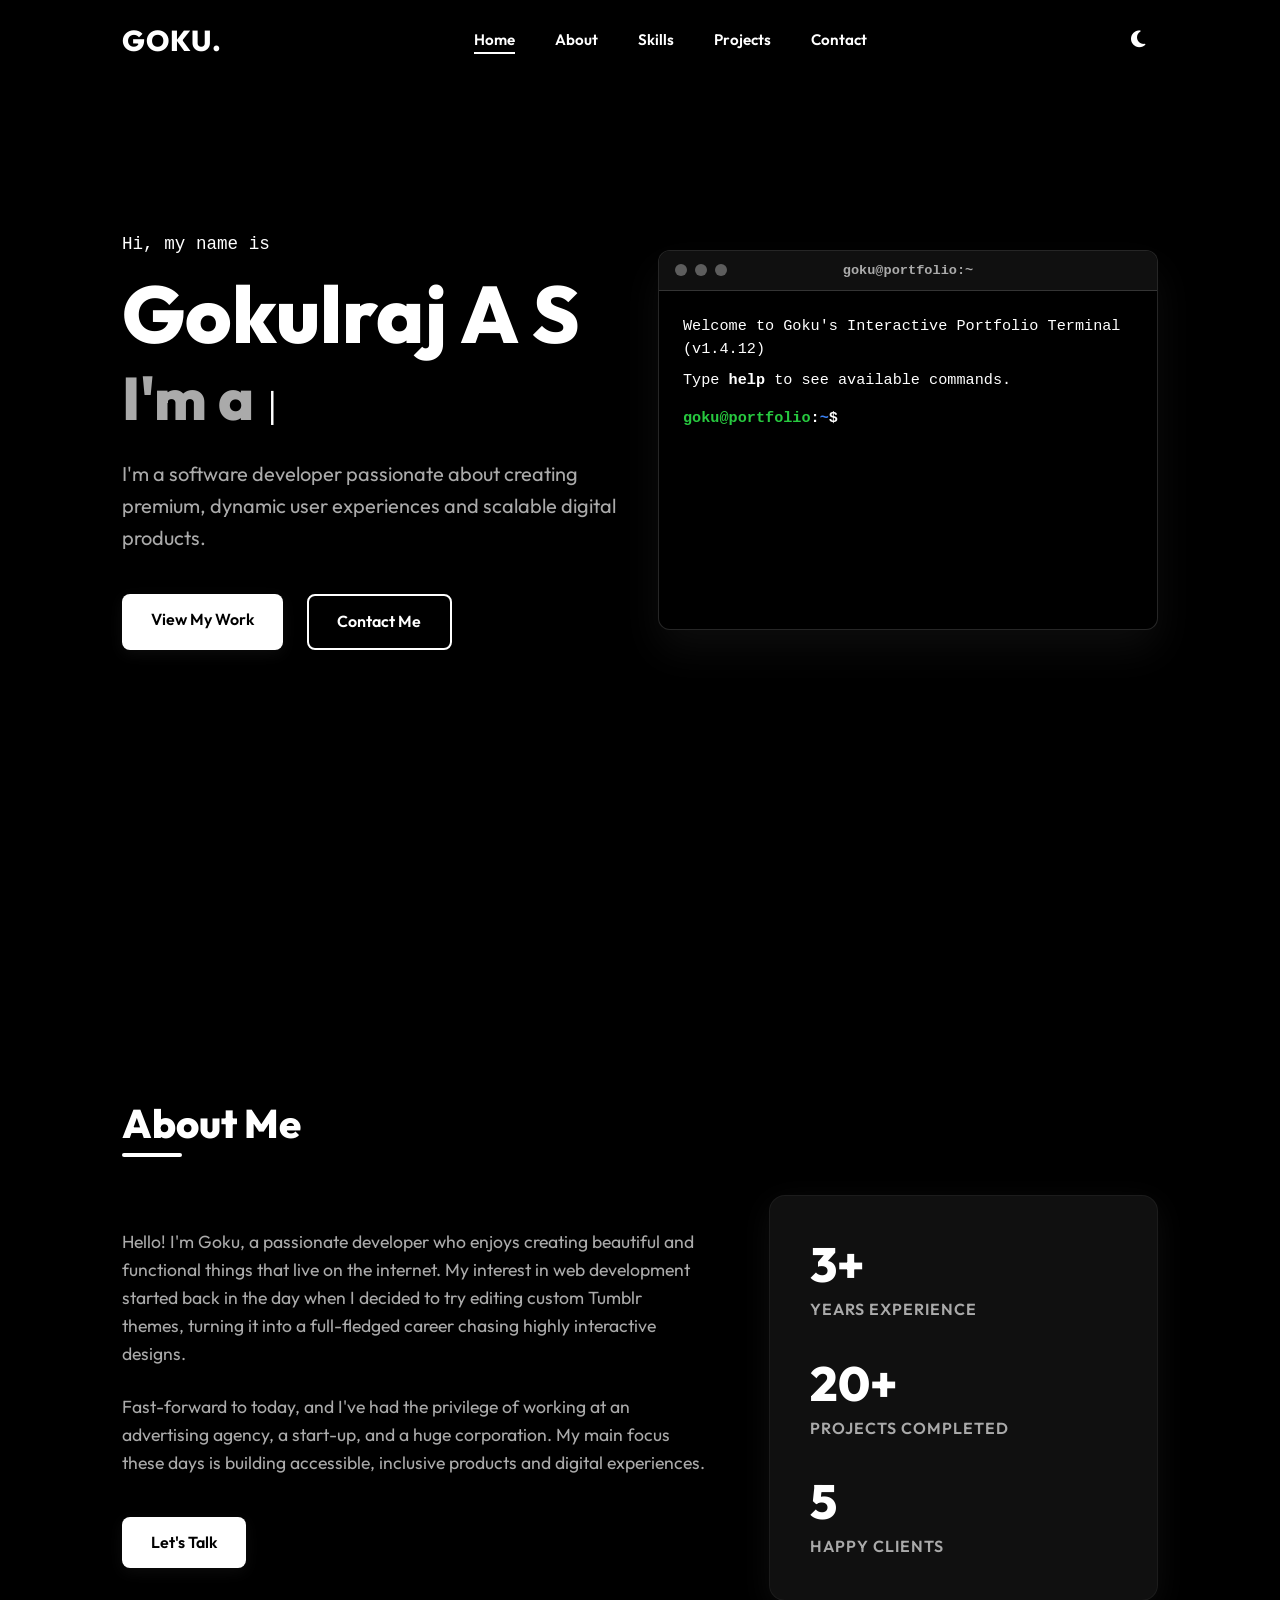
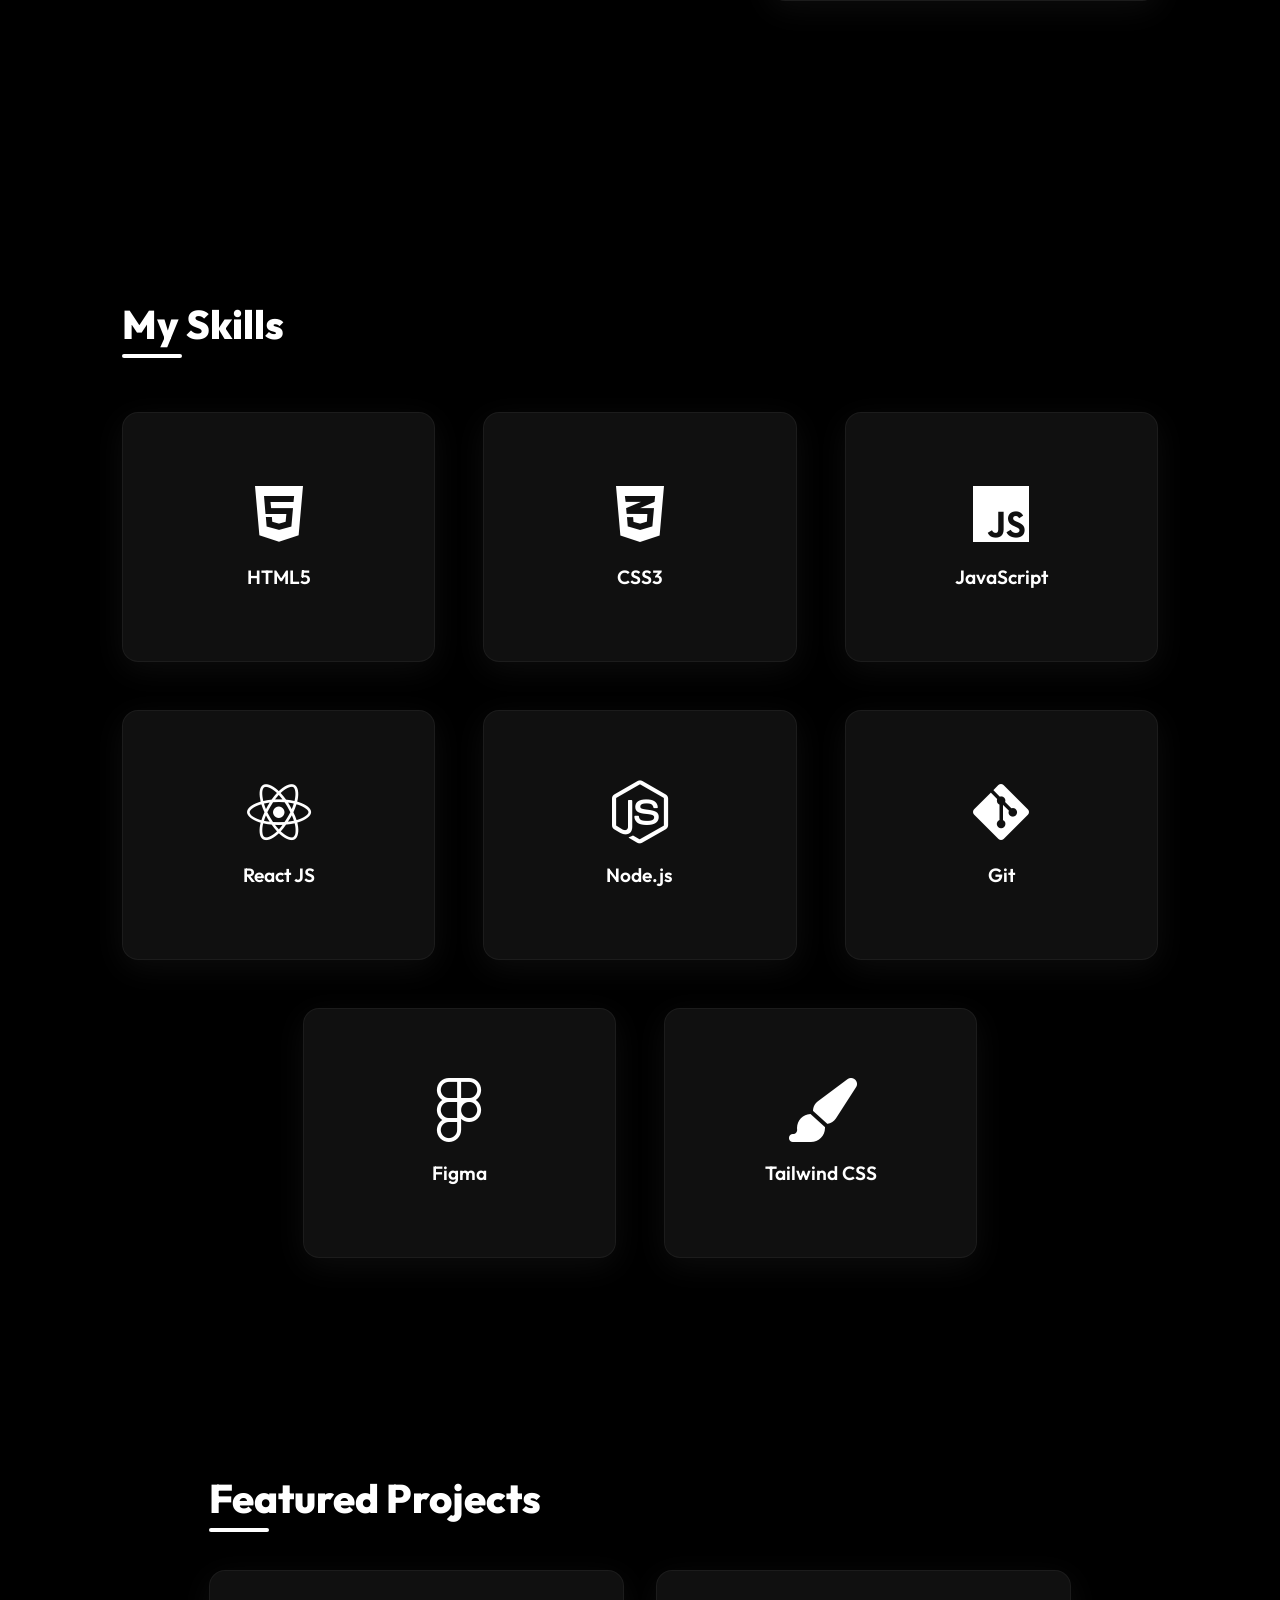
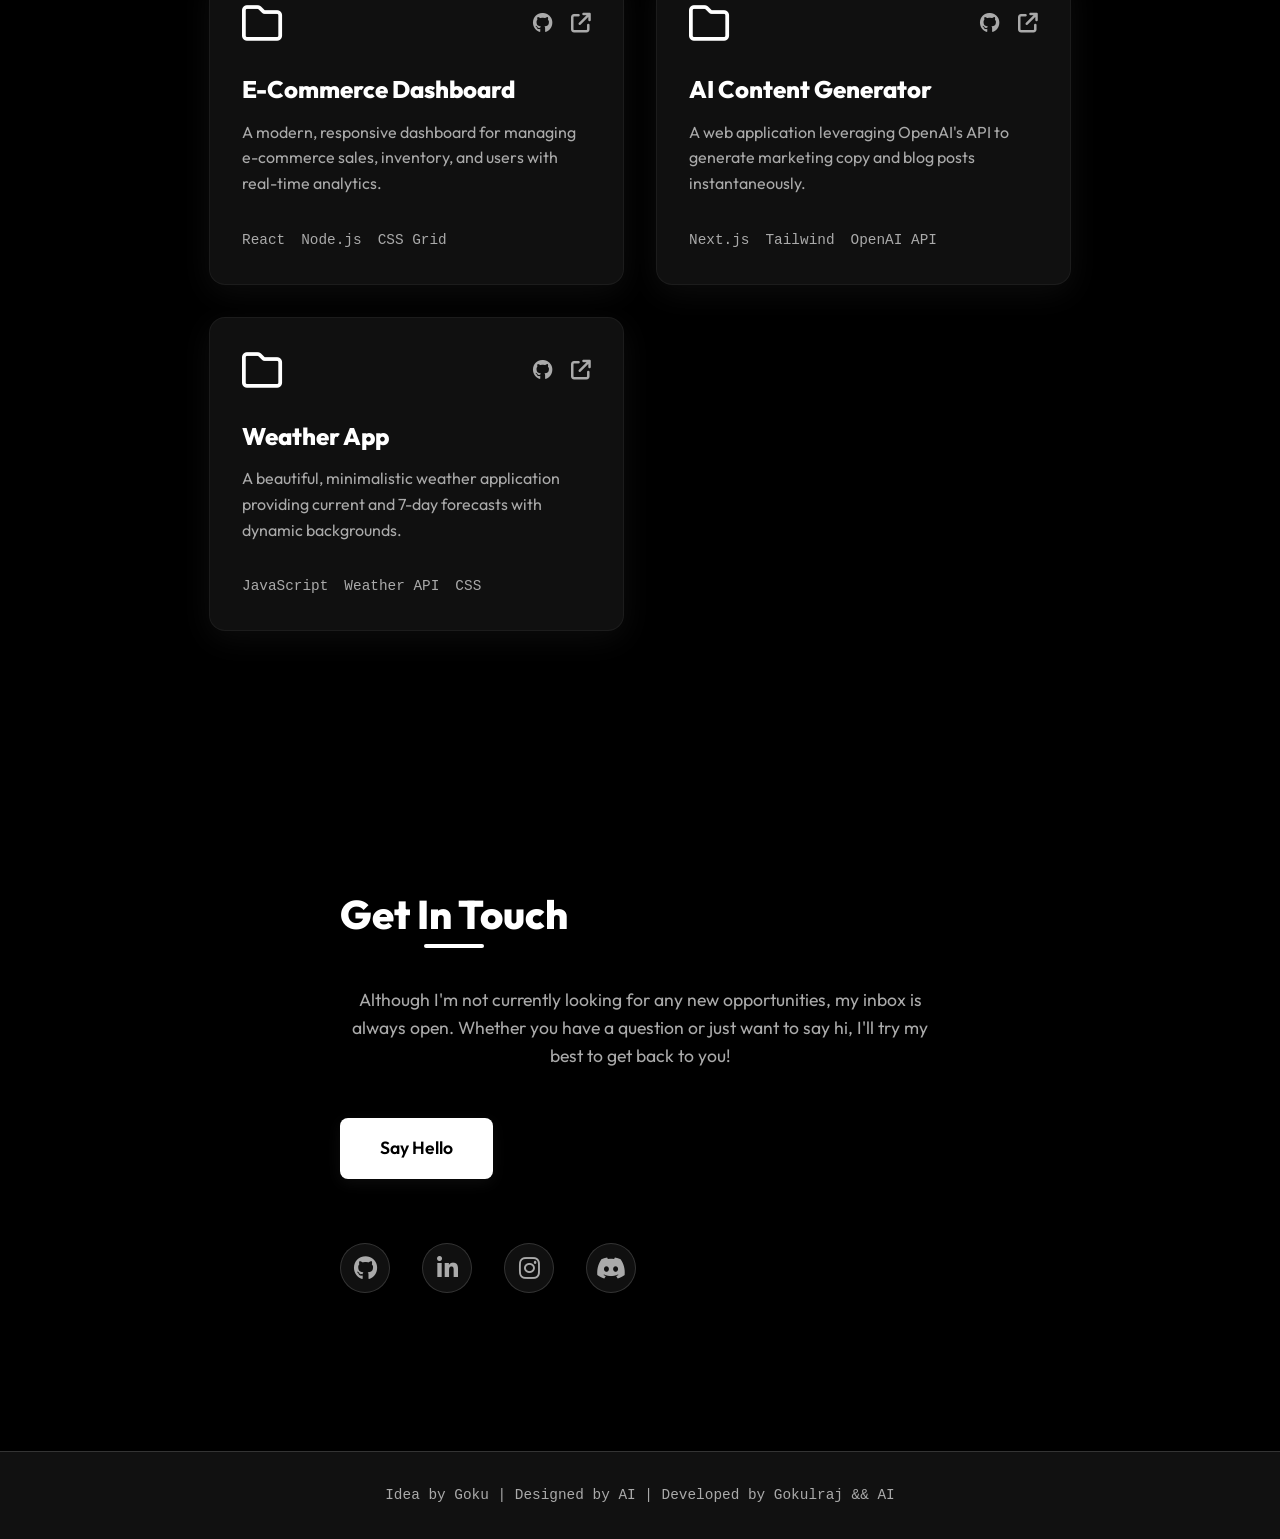
==== index.html @ 237cf8f0 "fixed : hover effet of social-links" ====
<!DOCTYPE html>
<html lang="en" data-theme="dark">

<head>
    <meta charset="UTF-8">
    <meta name="viewport" content="width=device-width, initial-scale=1.0">
    <title>Goku | Software Developer</title>

    <!-- Google Fonts -->
    <link rel="preconnect" href="https://fonts.googleapis.com">
    <link rel="preconnect" href="https://fonts.gstatic.com" crossorigin>
    <link href="https://fonts.googleapis.com/css2?family=Outfit:wght@300;400;600;800&display=swap" rel="stylesheet">

    <!-- Font Awesome for Icons -->
    <link rel="stylesheet" href="https://cdnjs.cloudflare.com/ajax/libs/font-awesome/6.4.0/css/all.min.css">

    <!-- Custom Style -->
    <link rel="stylesheet" href="styl.css">
</head>

<body>

    <!-- Navigation -->
    <nav class="navbar" id="navbar">
        <div class="nav-content">
            <a href="#" class="logo">Goku<span>.</span></a>

            <ul class="nav-links">
                <li><a href="#hero" class="nav-link active">Home</a></li>
                <li><a href="#about" class="nav-link">About</a></li>
                <li><a href="#skills" class="nav-link">Skills</a></li>
                <li><a href="#projects" class="nav-link">Projects</a></li>
                <li><a href="#contact" class="nav-link">Contact</a></li>
            </ul>

            <div class="nav-actions">
                <button id="theme-toggle" aria-label="Toggle Dark/Light Mode">
                    <i class="fa-solid fa-moon"></i>
                </button>
                <div class="hamburger" id="hamburger">
                    <span></span>
                    <span></span>
                    <span></span>
                </div>
            </div>
        </div>
    </nav>

    <!-- Hero Section -->
    <header id="hero" class="hero section">
        <div class="container hero-content">
            <div class="hero-text fade-in">
                <p class="greeting">Hi, my name is</p>
                <h1 class="name">Gokulraj A S</h1>
                <h2 class="role">I'm a <span class="typewriter"></span><span class="cursor">|</span></h2>
                <p class="summary">I'm a software developer passionate about creating premium, dynamic user experiences
                    and scalable digital products.</p>
                <div class="hero-cta">
                    <a href="#projects" class="btn btn-primary">View My Work</a>
                    <a href="#contact" class="btn btn-outline">Contact Me</a>
                    <button id="mobile-terminal-btn" class="btn btn-primary terminal-trigger">Open Terminal</button>
                </div>
            </div>
            <div class="hero-image fade-in-delay">
                <div class="terminal-wrapper">
                    <div class="terminal">
                        <div class="terminal-header">
                            <div class="terminal-buttons">
                                <span class="terminal-dot close"></span>
                                <span class="terminal-dot minimize"></span>
                                <span class="terminal-dot maximize"></span>
                            </div>
                            <div class="terminal-title">goku@portfolio:~</div>
                        </div>
                        <div class="terminal-body" id="terminal-body">
                            <div class="terminal-output" id="terminal-output">
                                <p>Welcome to Goku's Interactive Portfolio Terminal (v1.4.12)</p>
                                <p>Type <span class="highlight">help</span> to see available commands.</p>
                            </div>
                            <div class="terminal-input-line">
                                <span class="prompt" id="terminal-prompt"><span
                                        class="term-user">goku@portfolio</span>:<span class="term-path">~</span>$</span>
                                <input type="text" id="terminal-input" autocomplete="off" spellcheck="false" autofocus>
                            </div>
                        </div>
                    </div>
                </div>
            </div>
        </div>
    </header>

    <!-- About Section -->
    <section id="about" class="about section">
        <div class="container section-content">
            <h2 class="section-title reveal">About Me</h2>
            <div class="about-grid reveal">
                <div class="about-text">
                    <p>Hello! I'm Goku, a passionate developer who enjoys creating beautiful and functional things that
                        live on the internet. My interest in web development started back in the day when I decided to
                        try editing custom Tumblr themes, turning it into a full-fledged career chasing highly
                        interactive designs.</p>
                    <p>Fast-forward to today, and I've had the privilege of working at an advertising agency, a
                        start-up, and a huge corporation. My main focus these days is building accessible, inclusive
                        products and digital experiences.</p>
                    <a href="#contact" class="btn btn-primary" style="margin-top: 1rem;">Let's Talk</a>
                </div>
                <div class="about-stats glass-card">
                    <div class="stat">
                        <h3>3+</h3>
                        <p>Years Experience</p>
                    </div>
                    <div class="stat">
                        <h3>20+</h3>
                        <p>Projects Completed</p>
                    </div>
                    <div class="stat">
                        <h3>5</h3>
                        <p>Happy Clients</p>
                    </div>
                </div>
            </div>
        </div>
    </section>

    <!-- Skills Section -->
    <section id="skills" class="skills section">
        <div class="container section-content">
            <h2 class="section-title reveal">My Skills</h2>
            <div class="skills-grid reveal">
                <div class="skill-card">
                    <div class="skill-card-inner">
                        <div class="skill-card-front glass-card">
                            <i class="fa-brands fa-html5"></i>
                            <span>HTML5</span>
                        </div>
                        <div class="skill-card-back glass-card">
                            <p>Semantic structuring, accessibility best practices, and SEO-friendly markup.</p>
                        </div>
                    </div>
                </div>
                <div class="skill-card">
                    <div class="skill-card-inner">
                        <div class="skill-card-front glass-card">
                            <i class="fa-brands fa-css3-alt"></i>
                            <span>CSS3</span>
                        </div>
                        <div class="skill-card-back glass-card">
                            <p>Advanced layouts using Flexbox/Grid, and dynamic styling with robust variables.</p>
                        </div>
                    </div>
                </div>
                <div class="skill-card">
                    <div class="skill-card-inner">
                        <div class="skill-card-front glass-card">
                            <i class="fa-brands fa-js"></i>
                            <span>JavaScript</span>
                        </div>
                        <div class="skill-card-back glass-card">
                            <p>ES6+ features, asynchronous programming, and DOM manipulation.</p>
                        </div>
                    </div>
                </div>
                <div class="skill-card">
                    <div class="skill-card-inner">
                        <div class="skill-card-front glass-card">
                            <i class="fa-brands fa-react"></i>
                            <span>React JS</span>
                        </div>
                        <div class="skill-card-back glass-card">
                            <p>Component-based architecture, React Hooks, and state management.</p>
                        </div>
                    </div>
                </div>
                <div class="skill-card">
                    <div class="skill-card-inner">
                        <div class="skill-card-front glass-card">
                            <i class="fa-brands fa-node-js"></i>
                            <span>Node.js</span>
                        </div>
                        <div class="skill-card-back glass-card">
                            <p>RESTful APIs, asynchronous event-driven architecture, and back-end logic.</p>
                        </div>
                    </div>
                </div>
                <div class="skill-card">
                    <div class="skill-card-inner">
                        <div class="skill-card-front glass-card">
                            <i class="fa-brands fa-git-alt"></i>
                            <span>Git</span>
                        </div>
                        <div class="skill-card-back glass-card">
                            <p>Version control, branching strategies, and collaborative development flow.</p>
                        </div>
                    </div>
                </div>
                <div class="skill-card">
                    <div class="skill-card-inner">
                        <div class="skill-card-front glass-card">
                            <i class="fa-brands fa-figma"></i>
                            <span>Figma</span>
                        </div>
                        <div class="skill-card-back glass-card">
                            <p>UI/UX prototyping, vector graphics generation, and design system building.</p>
                        </div>
                    </div>
                </div>
                <div class="skill-card">
                    <div class="skill-card-inner">
                        <div class="skill-card-front glass-card">
                            <i class="fa-solid fa-paintbrush"></i>
                            <span>Tailwind CSS</span>
                        </div>
                        <div class="skill-card-back glass-card">
                            <p>Utility-first styling, rapid responsive design, and design token integration.</p>
                        </div>
                    </div>
                </div>
            </div>
        </div>
    </section>

    <!-- Projects Section -->
    <section id="projects" class="projects section">
        <div class="container section-content">
            <h2 class="section-title reveal">Featured Projects</h2>
            <div class="projects-grid reveal">
                <!-- Project 1 -->
                <div class="project-card glass-card">
                    <div class="project-img placeholder-img img-1"></div>
                    <div class="project-info">
                        <div class="project-header">
                            <i class="fa-regular fa-folder project-icon"></i>
                            <div class="project-links">
                                <a href="#" aria-label="GitHub Link"><i class="fa-brands fa-github"></i></a>
                                <a href="#" aria-label="External Link"><i
                                        class="fa-solid fa-arrow-up-right-from-square"></i></a>
                            </div>
                        </div>
                        <h3 class="project-title">E-Commerce Dashboard</h3>
                        <p class="project-desc">A modern, responsive dashboard for managing e-commerce sales, inventory,
                            and users with real-time analytics.</p>
                        <ul class="project-tech">
                            <li>React</li>
                            <li>Node.js</li>
                            <li>CSS Grid</li>
                        </ul>
                    </div>
                </div>
                <!-- Project 2 -->
                <div class="project-card glass-card">
                    <div class="project-img placeholder-img img-2"></div>
                    <div class="project-info">
                        <div class="project-header">
                            <i class="fa-regular fa-folder project-icon"></i>
                            <div class="project-links">
                                <a href="#" aria-label="GitHub Link"><i class="fa-brands fa-github"></i></a>
                                <a href="#" aria-label="External Link"><i
                                        class="fa-solid fa-arrow-up-right-from-square"></i></a>
                            </div>
                        </div>
                        <h3 class="project-title">AI Content Generator</h3>
                        <p class="project-desc">A web application leveraging OpenAI's API to generate marketing copy and
                            blog posts instantaneously.</p>
                        <ul class="project-tech">
                            <li>Next.js</li>
                            <li>Tailwind</li>
                            <li>OpenAI API</li>
                        </ul>
                    </div>
                </div>
                <!-- Project 3 -->
                <div class="project-card glass-card">
                    <div class="project-img placeholder-img img-3"></div>
                    <div class="project-info">
                        <div class="project-header">
                            <i class="fa-regular fa-folder project-icon"></i>
                            <div class="project-links">
                                <a href="#" aria-label="GitHub Link"><i class="fa-brands fa-github"></i></a>
                                <a href="#" aria-label="External Link"><i
                                        class="fa-solid fa-arrow-up-right-from-square"></i></a>
                            </div>
                        </div>
                        <h3 class="project-title">Weather App</h3>
                        <p class="project-desc">A beautiful, minimalistic weather application providing current and
                            7-day forecasts with dynamic backgrounds.</p>
                        <ul class="project-tech">
                            <li>JavaScript</li>
                            <li>Weather API</li>
                            <li>CSS</li>
                        </ul>
                    </div>
                </div>
            </div>
        </div>
    </section>

    <!-- Contact Section -->
    <section id="contact" class="contact section">
        <div class="container section-content reveal">
            <h2 class="section-title text-center">Get In Touch</h2>
            <p class="contact-subtitle">Although I'm not currently looking for any new opportunities, my inbox is always
                open. Whether you have a question or just want to say hi, I'll try my best to get back to you!</p>
            <a href="mailto:gokugoku0156@gmail.com" class="btn btn-primary btn-large">Say Hello</a>

            <div class="social-links">
                <a href="https://github.com/Goku-devil" aria-label="GitHub"><i class="fa-brands fa-github"></i></a>
                <a href="https://www.linkedin.com/in/dev-goku/" aria-label="LinkedIn"><i
                        class="fa-brands fa-linkedin-in"></i></a>
                <a href="#" aria-label="instagram"><i class="fa-brands fa-instagram"></i></a>
                <a href="https://discordapp.com/users/dev_goku_2007" aria-label="discord"><i
                        class="fa-brands fa-discord"></i></a>
            </div>
        </div>
    </section>

    <!-- Footer -->
    <footer>
        <div class="container">
            <p>Idea by Goku | Designed by AI | Developed by Gokulraj && AI</p>
        </div>
    </footer>

    <!-- Scripts -->
    <script src="script.js"></script>
</body>

</html>
---- styl.css ----
/* =========================================
   CSS VARIABLES (DESIGN SYSTEM)
   ========================================= */
:root {
    /* Fonts */
    --font-main: 'Outfit', sans-serif;

    /* Base spacing */
    --max-width: 1100px;
    --nav-height: 80px;

    /* Transitions */
    --transition: all 0.3s cubic-bezier(0.4, 0, 0.2, 1);
}

/* Light Theme Variables */
:root[data-theme="light"] {
    --bg-color: #ffffff;
    --surface-color: rgba(245, 245, 245, 0.85);
    --surface-solid: #f5f5f5;
    --text-primary: #000000;
    --text-secondary: #555555;
    --border-color: rgba(0, 0, 0, 0.1);

    /* Accents - Minimalist Black */
    --accent-1: #000000;
    /* Black */
    --accent-2: #333333;
    /* Dark Gray */
    --primary-gradient: var(--accent-1);

    --shadow-color: rgba(0, 0, 0, 0.05);
    --glass-border: rgba(0, 0, 0, 0.1);
    --glass-highlight: rgba(255, 255, 255, 0.9);
}

/* Dark Theme Variables (Default) */
:root[data-theme="dark"] {
    --bg-color: #000000;
    /* Pure Black */
    --surface-color: rgba(20, 20, 20, 0.8);
    --surface-solid: #111111;
    --text-primary: #ffffff;
    --text-secondary: #aaaaaa;
    --border-color: rgba(255, 255, 255, 0.15);

    /* Accents - Minimalist White */
    --accent-1: #ffffff;
    /* White against black */
    --accent-2: #cccccc;
    /* Light gray */
    --primary-gradient: var(--accent-1);

    --shadow-color: rgba(255, 255, 255, 0.05);
    --glass-border: rgba(255, 255, 255, 0.05);
    --glass-highlight: rgba(255, 255, 255, 0.05);
}

/* =========================================
   GLOBAL STYLES & RESETS
   ========================================= */
* {
    margin: 0;
    padding: 0;
    box-sizing: border-box;
    scroll-behavior: smooth;
}

body {
    font-family: var(--font-main);
    background-color: var(--bg-color);
    color: var(--text-primary);
    line-height: 1.6;
    overflow-x: hidden;
    transition: background-color 0.4s ease, color 0.4s ease;
}

h1,
h2,
h3,
h4,
h5,
h6 {
    color: var(--text-primary);
    font-weight: 800;
    line-height: 1.2;
}

p {
    color: var(--text-secondary);
    font-size: 1.1rem;
    margin-bottom: 1rem;
}

a {
    text-decoration: none;
    color: var(--accent-1);
    transition: var(--transition);
}

ul {
    list-style: none;
}

img {
    max-width: 100%;
    height: auto;
    display: block;
}

.container {
    max-width: var(--max-width);
    margin: 0 auto;
    padding: 0 2rem;
}

.section {
    padding: 100px 0;
    min-height: 100vh;
    display: flex;
    flex-direction: column;
    justify-content: center;
}

/* =========================================
   UTILITIES
   ========================================= */
.text-center {
    text-align: center;
}

.btn {
    display: inline-block;
    padding: 0.8rem 1.8rem;
    border-radius: 8px;
    font-weight: 600;
    font-size: 1rem;
    cursor: pointer;
    transition: var(--transition);
    text-align: center;
    border: none;
    outline: none;
}

.btn-primary {
    background: var(--primary-gradient);
    color: var(--bg-color) !important;
    box-shadow: 0 4px 15px var(--shadow-color);
}

.btn-primary:hover {
    transform: translateY(-2px);
    box-shadow: 0 8px 25px var(--shadow-color);
    opacity: 0.9;
}

.btn-outline {
    background: transparent;
    border: 2px solid var(--accent-1);
    color: var(--accent-1) !important;
}

.btn-outline:hover {
    background: var(--accent-1);
    color: var(--bg-color) !important;
    transform: translateY(-2px);
}

.btn-large {
    padding: 1rem 2.5rem;
    font-size: 1.1rem;
}

.glass-card {
    background: var(--surface-color);
    backdrop-filter: blur(12px);
    -webkit-backdrop-filter: blur(12px);
    border: 1px solid var(--glass-border);
    border-top: 1px solid var(--glass-highlight);
    border-left: 1px solid var(--glass-highlight);
    border-radius: 16px;
    box-shadow: 0 8px 32px var(--shadow-color);
}

/* =========================================
   TYPOGRAPHY
   ========================================= */
.section-title {
    font-size: 2.5rem;
    margin-bottom: 3rem;
    position: relative;
    display: inline-block;
}

.section-title::after {
    content: '';
    position: absolute;
    bottom: -10px;
    left: 0;
    width: 60px;
    height: 4px;
    background: var(--primary-gradient);
    border-radius: 2px;
}

/* =========================================
   NAVIGATION
   ========================================= */
.navbar {
    position: fixed;
    top: 0;
    left: 0;
    width: 100%;
    height: var(--nav-height);
    background: transparent;
    transition: var(--transition);
    z-index: 1000;
}

.navbar.scrolled {
    background: var(--surface-color);
    backdrop-filter: blur(16px);
    -webkit-backdrop-filter: blur(16px);
    border-bottom: 1px solid var(--border-color);
    box-shadow: 0 4px 30px var(--shadow-color);
}

.nav-content {
    max-width: var(--max-width);
    margin: 0 auto;
    padding: 0 2rem;
    height: 100%;
    display: flex;
    justify-content: space-between;
    align-items: center;
}

.logo {
    font-size: 1.8rem;
    font-weight: 800;
    color: var(--text-primary);
    text-transform: uppercase;
    letter-spacing: 1px;
}

.logo span {
    color: var(--accent-1);
}

.nav-links {
    display: flex;
    gap: 2.5rem;
}

.nav-link {
    color: var(--text-primary);
    font-weight: 600;
    font-size: 0.95rem;
    position: relative;
}

.nav-link::before {
    content: '';
    position: absolute;
    bottom: -5px;
    left: 0;
    width: 0%;
    height: 2px;
    background: var(--primary-gradient);
    transition: width 0.3s ease;
}

.nav-link:hover::before,
.nav-link.active::before {
    width: 100%;
}

.nav-link:hover {
    color: var(--accent-1);
}

.nav-actions {
    display: flex;
    align-items: center;
    gap: 1.5rem;
}

#theme-toggle {
    background: none;
    border: none;
    color: var(--text-primary);
    font-size: 1.2rem;
    cursor: pointer;
    transition: var(--transition);
    display: flex;
    align-items: center;
    justify-content: center;
    width: 40px;
    height: 40px;
    border-radius: 50%;
}

#theme-toggle:hover {
    background: var(--surface-color);
    color: var(--accent-1);
    transform: rotate(15deg);
}

.hamburger {
    display: none;
    cursor: pointer;
    flex-direction: column;
    gap: 5px;
}

.hamburger span {
    width: 25px;
    height: 3px;
    background-color: var(--text-primary);
    border-radius: 3px;
    transition: var(--transition);
}

/* =========================================
   HERO SECTION
   ========================================= */
.hero {
    position: relative;
    padding-top: var(--nav-height);
}

.hero::before {
    display: none;
}

.hero-content {
    display: flex;
    align-items: center;
    justify-content: space-between;
    gap: 2rem;
}

.hero-text {
    flex: 1;
    max-width: 600px;
}

.greeting {
    color: var(--accent-1);
    font-family: monospace;
    font-size: 1.1rem;
    margin-bottom: 0.5rem;
}

.name {
    font-size: clamp(40px, 8vw, 80px);
    margin-bottom: 0px;
    color: var(--accent-1);
    display: inline-block;
}

.role {
    font-size: clamp(30px, 5vw, 60px);
    color: var(--text-secondary);
    margin-bottom: 1.5rem;
}

.summary {
    font-size: 1.25rem;
    max-width: 540px;
    margin-bottom: 2.5rem;
}

.hero-cta {
    display: flex;
    gap: 1.5rem;
}

/* =========================================
   TERMINAL MODULE
   ========================================= */
.terminal-wrapper {
    position: relative;
    width: 500px;
    height: 380px;
    display: flex;
    align-items: center;
    justify-content: center;
    max-width: 100%;
}

.terminal {
    width: 100%;
    height: 100%;
    background-color: var(--bg-color);
    border: 1px solid var(--border-color);
    border-radius: 12px;
    box-shadow: 0 20px 40px var(--shadow-color);
    display: flex;
    flex-direction: column;
    overflow: hidden;
    font-family: 'Fira Code', 'Courier New', Courier, monospace;
}

.terminal-header {
    height: 40px;
    background-color: var(--surface-color);
    border-bottom: 1px solid var(--border-color);
    display: flex;
    align-items: center;
    padding: 0 1rem;
    position: relative;
}

.terminal-buttons {
    display: flex;
    gap: 8px;
    position: z-index;
    z-index: 2;
}

.terminal-dot {
    width: 12px;
    height: 12px;
    border-radius: 50%;
}

.terminal-dot.close { background-color: var(--text-secondary); opacity: 0.5; }
.terminal-dot.minimize { background-color: var(--text-secondary); opacity: 0.5; }
.terminal-dot.maximize { background-color: var(--text-secondary); opacity: 0.5; }

.terminal-title {
    position: absolute;
    width: 100%;
    text-align: center;
    left: 0;
    font-size: 0.85rem;
    font-weight: 600;
    color: var(--text-secondary);
    pointer-events: none;
    z-index: 1;
}

.terminal-body {
    flex: 1;
    padding: 1.5rem;
    overflow-y: auto;
    display: flex;
    flex-direction: column;
    color: var(--text-primary);
    font-size: 0.95rem;
    line-height: 1.5;
}

.terminal-body::-webkit-scrollbar {
    width: 6px;
}
.terminal-body::-webkit-scrollbar-thumb {
    background-color: var(--border-color);
    border-radius: 3px;
}

.terminal-output p {
    margin: 0 0 0.5rem 0;
    color: var(--text-primary);
    font-size: 0.95rem;
}

.terminal-output .highlight {
    color: var(--accent-1);
    font-weight: bold;
}

.terminal-output .error {
    color: #ff5f56;
}

.terminal-input-line {
    display: flex;
    align-items: center;
    margin-top: 0.5rem;
}

.terminal-input-line .prompt {
    color: var(--text-primary);
    margin-right: 0.5rem;
    white-space: nowrap;
    font-weight: 600;
}

.term-user {
    color: #27c93f; /* Terminal Green */
}

.term-path, .term-dir {
    color: #3b82f6; /* Terminal Blue */
}

.term-cmd {
    color: var(--text-primary);
    font-weight: normal;
}

#terminal-input {
    flex: 1;
    background: transparent;
    border: none;
    outline: none;
    color: var(--text-primary);
    font-family: inherit;
    font-size: inherit;
    padding: 0;
    caret-color: var(--accent-1);
}

/* =========================================
   ABOUT SECTION
   ========================================= */
.about-grid {
    display: grid;
    grid-template-columns: 3fr 2fr;
    gap: 4rem;
    align-items: center;
}

.about-text p {
    margin-bottom: 1.5rem;
}

.about-stats {
    padding: 2.5rem;
    display: flex;
    flex-direction: column;
    gap: 2rem;
}

.stat h3 {
    font-size: 3rem;
    color: var(--accent-1);
    margin-bottom: 0.2rem;
}

.stat p {
    font-size: 1rem;
    font-weight: 600;
    margin: 0;
    text-transform: uppercase;
    letter-spacing: 1px;
}

/* =========================================
   SKILLS SECTION
   ========================================= */
.skills-grid {
    display: flex;
    flex-wrap: wrap;
    justify-content: center;
    gap: 3rem;
    padding: 1rem 0;
}

.skill-card {
    flex: 0 1 calc(33.333% - 2rem);
    min-width: 220px;
    height: 250px;
    perspective: 1000px;
    cursor: default;
}

.skill-card-inner {
    position: relative;
    width: 100%;
    height: 100%;
    text-align: center;
    transition: transform 0.8s cubic-bezier(0.4, 0, 0.2, 1);
    transform-style: preserve-3d;
}

.skill-card:hover .skill-card-inner {
    transform: rotateY(180deg);
}

.skill-card-front, .skill-card-back {
    position: absolute;
    width: 100%;
    height: 100%;
    backface-visibility: hidden;
    -webkit-backface-visibility: hidden;
    display: flex;
    flex-direction: column;
    justify-content: center;
    align-items: center;
    padding: 2rem;
    border-radius: 16px;
}

.skill-card-front i {
    font-size: 4rem;
    color: var(--accent-1);
    margin-bottom: 1rem;
    transition: transform 0.3s;
}

.skill-card-front span {
    font-weight: 600;
    font-size: 1.2rem;
}

.skill-card-back {
    transform: rotateY(180deg);
    border: 1px solid var(--accent-1);
    background: var(--surface-color);
}

.skill-card-back p {
    font-size: 1rem;
    color: var(--text-primary);
    margin: 0;
    line-height: 1.6;
}

.skill-card:hover .skill-card-front i {
    transform: scale(1.1);
}

/* =========================================
   PROJECTS SECTION
   ========================================= */
.projects-grid {
    display: grid;
    grid-template-columns: repeat(auto-fit, minmax(320px, 1fr));
    gap: 2rem;
}

.project-card {
    display: flex;
    flex-direction: row;
    overflow: hidden;
    transition: var(--transition);
    position: relative;
    padding: 2rem;
}

.project-card:hover {
    transform: translateY(-10px);
}

.project-card::before {
    content: '';
    position: absolute;
    top: 0;
    left: 0;
    width: 100%;
    height: 4px;
    background: var(--primary-gradient);
    opacity: 0;
    transition: var(--transition);
}

.project-card:hover::before {
    opacity: 1;
}

.project-header {
    display: flex;
    justify-content: space-between;
    align-items: center;
    margin-bottom: 2rem;
}

.project-icon {
    font-size: 2.5rem;
    color: var(--accent-1);
}

.project-links a {
    color: var(--text-secondary);
    font-size: 1.25rem;
    margin-left: 1rem;
}

.project-links a:hover {
    color: var(--accent-1);
}

.project-title {
    font-size: 1.5rem;
    margin-bottom: 1rem;
    transition: var(--transition);
}

.project-card:hover .project-title {
    color: var(--accent-1);
}

.project-desc {
    font-size: 1rem;
    margin-bottom: 2rem;
    flex-grow: 1;
}

.project-tech {
    display: flex;
    flex-wrap: wrap;
    gap: 1rem;
    font-family: monospace;
    font-size: 0.9rem;
    color: var(--text-secondary);
}

/* =========================================
   CONTACT SECTION
   ========================================= */
.contact {
    min-height: 80vh;
}

.contact .section-title::after {
    left: 50%;
    transform: translateX(-50%);
}

.contact-subtitle {
    text-align: center;
    max-width: 600px;
    margin: 0 auto 3rem auto;
}

.contact {
    align-items: center;
}

.social-links {
    margin-top: 4rem;
    display: flex;
    gap: 2rem;
}

.social-links a {
    color: var(--text-secondary);
    font-size: 1.5rem;
    width: 50px;
    height: 50px;
    display: flex;
    align-items: center;
    justify-content: center;
    border-radius: 50%;
    background: var(--surface-color);
    transition: var(--transition);
    border: 1px solid var(--border-color);
}

.social-links a:hover {
    color: var(--bg-color) !important;
    background: var(--accent-1);
    transform: translateY(-5px) scale(1.1);
    border-color: var(--accent-1);
    box-shadow: 0 12px 25px var(--shadow-color);
}

/* =========================================
   FOOTER
   ========================================= */
footer {
    text-align: center;
    padding: 2rem 0;
    border-top: 1px solid var(--border-color);
    background: var(--surface-solid);
}

footer p {
    margin: 0;
    font-size: 0.9rem;
    font-family: monospace;
}

/* =========================================
   ANIMATIONS (For Script.js Observers)
   ========================================= */
.fade-in {
    opacity: 0;
    transform: translateY(20px);
    animation: fadeInUp 1s ease forwards;
}

.fade-in-delay {
    opacity: 0;
    transform: translateY(20px);
    animation: fadeInUp 1s ease 0.4s forwards;
}

@keyframes fadeInUp {
    from {
        opacity: 0;
        transform: translateY(20px);
    }

    to {
        opacity: 1;
        transform: translateY(0);
    }
}

.reveal {
    opacity: 0;
    transform: translateY(50px);
    transition: all 0.8s cubic-bezier(0.5, 0, 0, 1);
}

.reveal.active {
    opacity: 1;
    transform: translateY(0);
}

/* =========================================
   MEDIA QUERIES (RESPONSIVE)
   ========================================= */
@media (max-width: 992px) {
    .hero-content {
        flex-direction: column;
        text-align: center;
        padding-top: 2rem;
    }

    .hero-text {
        align-items: center;
        display: flex;
        flex-direction: column;
    }

    .hero-cta {
        justify-content: center;
    }

    .image-wrapper {
        width: 300px;
        height: 300px;
    }

    .about-grid {
        grid-template-columns: 1fr;
    }
}

@media (max-width: 768px) {
    .hamburger {
        display: flex;
        z-index: 1001;
    }

    .nav-links {
        position: fixed;
        top: 0;
        right: -100%;
        width: 70%;
        height: 100vh;
        background: var(--surface-solid);
        border-left: 1px solid var(--border-color);
        flex-direction: column;
        justify-content: center;
        align-items: center;
        transition: 0.4s ease-in-out;
        z-index: 1000;
        box-shadow: -10px 0 30px var(--shadow-color);
    }

    .nav-links.nav-active {
        right: 0;
    }

    .nav-link {
        font-size: 1.5rem;
    }

    .hamburger.toggle span:nth-child(1) {
        transform: rotate(-45deg) translate(-5px, 6px);
    }

    .hamburger.toggle span:nth-child(2) {
        opacity: 0;
    }

    .hamburger.toggle span:nth-child(3) {
        transform: rotate(45deg) translate(-5px, -6px);
    }

    .section-title {
        font-size: 2rem;
    }

    .name {
        font-size: 3rem;
    }

    .role {
        font-size: 1.8rem;
    }
}

/* =========================================
   TYPEWRITER EFFECT
   ========================================= */
.typewriter {
    font-family: monospace;
    color: var(--accent-1);
    font-size: 2.4rem;
}

@media (max-width: 768px) {
    .typewriter {
        font-size: 1.6rem;
    }
}

.cursor {
    display: inline-block;
    color: var(--accent-1);
    font-size: 2.4rem;
    font-weight: 300;
    vertical-align: middle;
    margin-left: 2px;
    animation: blink 1s step-end infinite;
}

@media (max-width: 768px) {
    .cursor {
        font-size: 1.6rem;
    }
}

.cursor.typing {
    animation: none;
}

@keyframes blink {

    0%,
    100% {
        opacity: 1;
    }

    50% {
        opacity: 0;
    }
}

/* =========================================
   MOBILE TERMINAL RESPONSIVENESS
   ========================================= */
.terminal-trigger {
    display: none;
}

@media (max-width: 992px) {
    .terminal-trigger {
        display: inline-flex;
        margin-top: 1rem;
    }
    
    .terminal-wrapper:not(.visible-on-mobile) {
        display: none !important;
    }

    .terminal-wrapper.visible-on-mobile {
        display: flex !important;
        position: fixed;
        top: 0;
        left: 0;
        width: 100vw !important;
        height: 100vh !important;
        margin: 0;
        padding: 1rem;
        background: rgba(0, 0, 0, 0.75);
        backdrop-filter: blur(5px);
        -webkit-backdrop-filter: blur(5px);
        z-index: 9999;
        align-items: center;
        justify-content: center;
        animation: fadeIn 0.3s ease forwards;
    }
    
    .terminal-wrapper.visible-on-mobile .terminal {
        width: 100%;
        height: auto;
        max-height: 85vh;
        box-shadow: 0 25px 50px -12px rgba(0, 0, 0, 0.5);
    }
    
    /* Fix containing block trapping for fixed position */
    .hero-image {
        transform: none !important;
        animation: none !important;
        transition: none !important;
    }
    
    .hero-cta {
        flex-wrap: wrap; /* Ensure buttons don't overlap */
    }
}
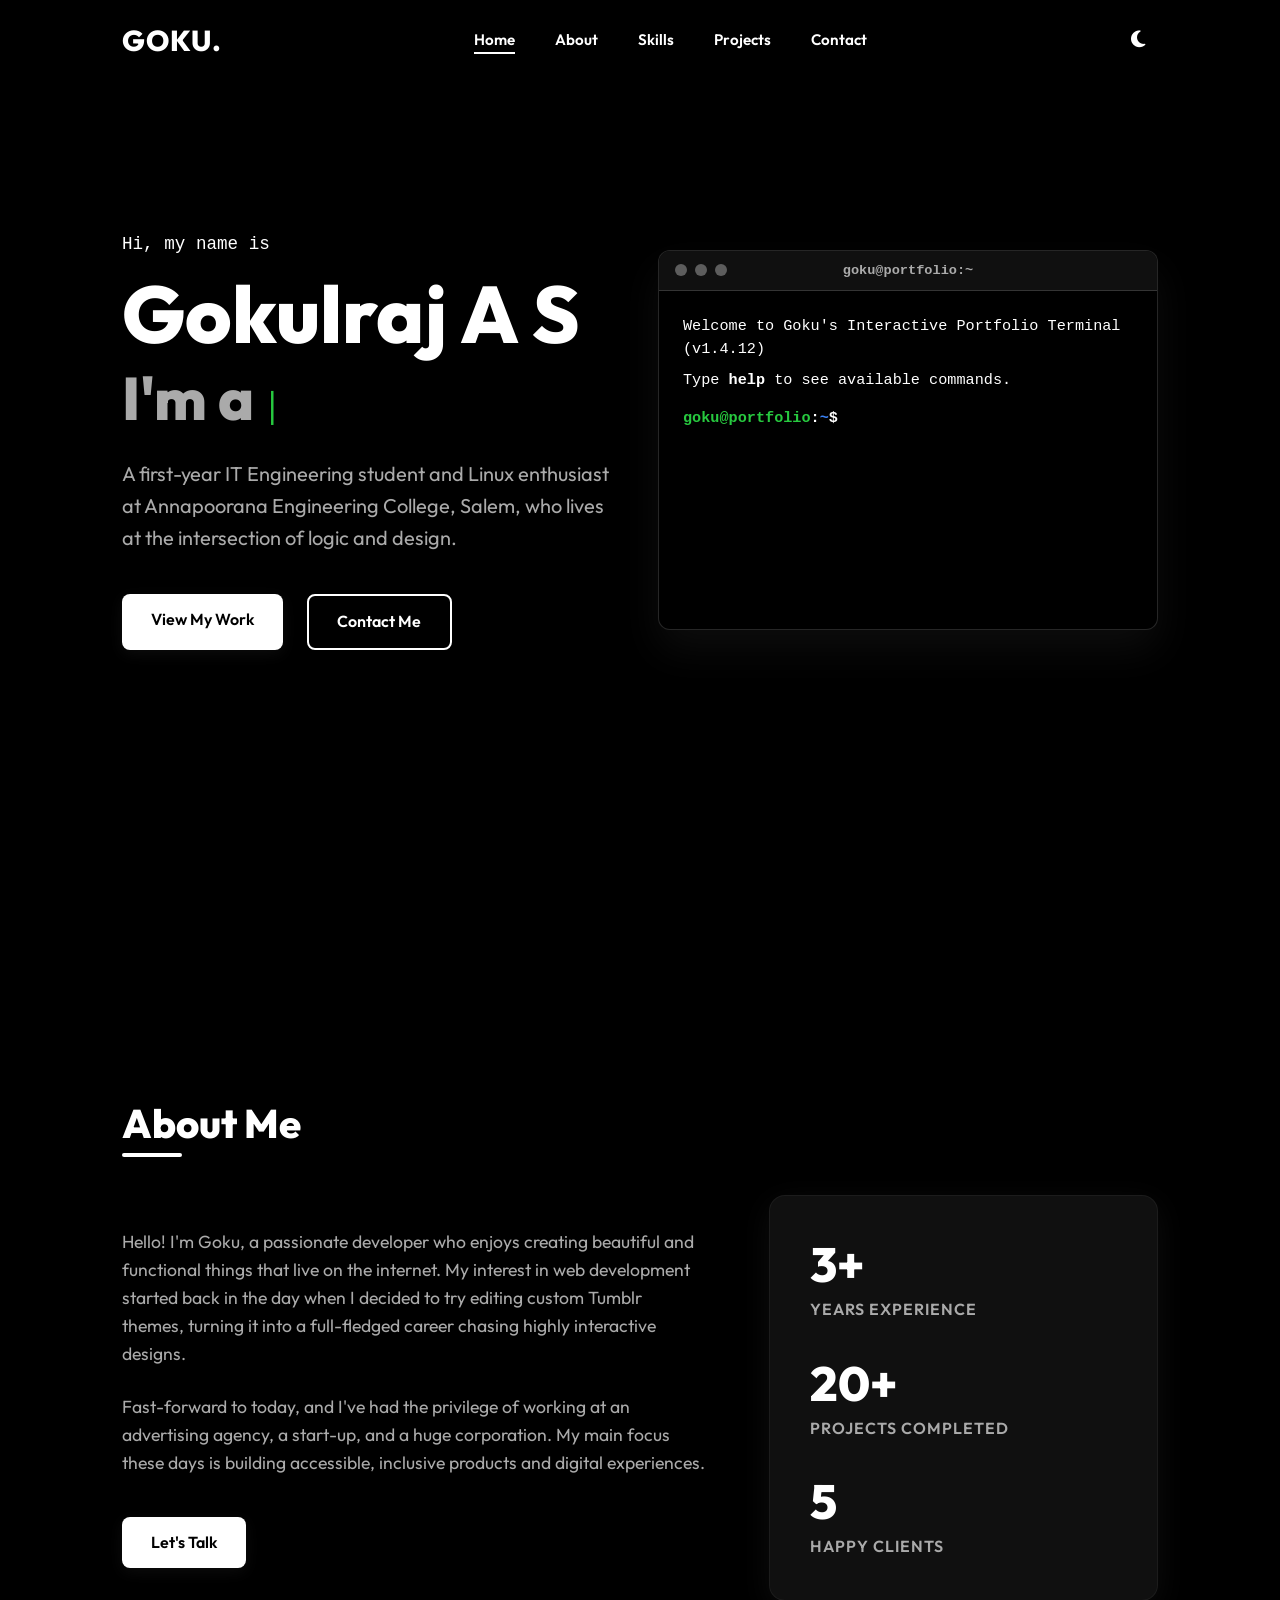
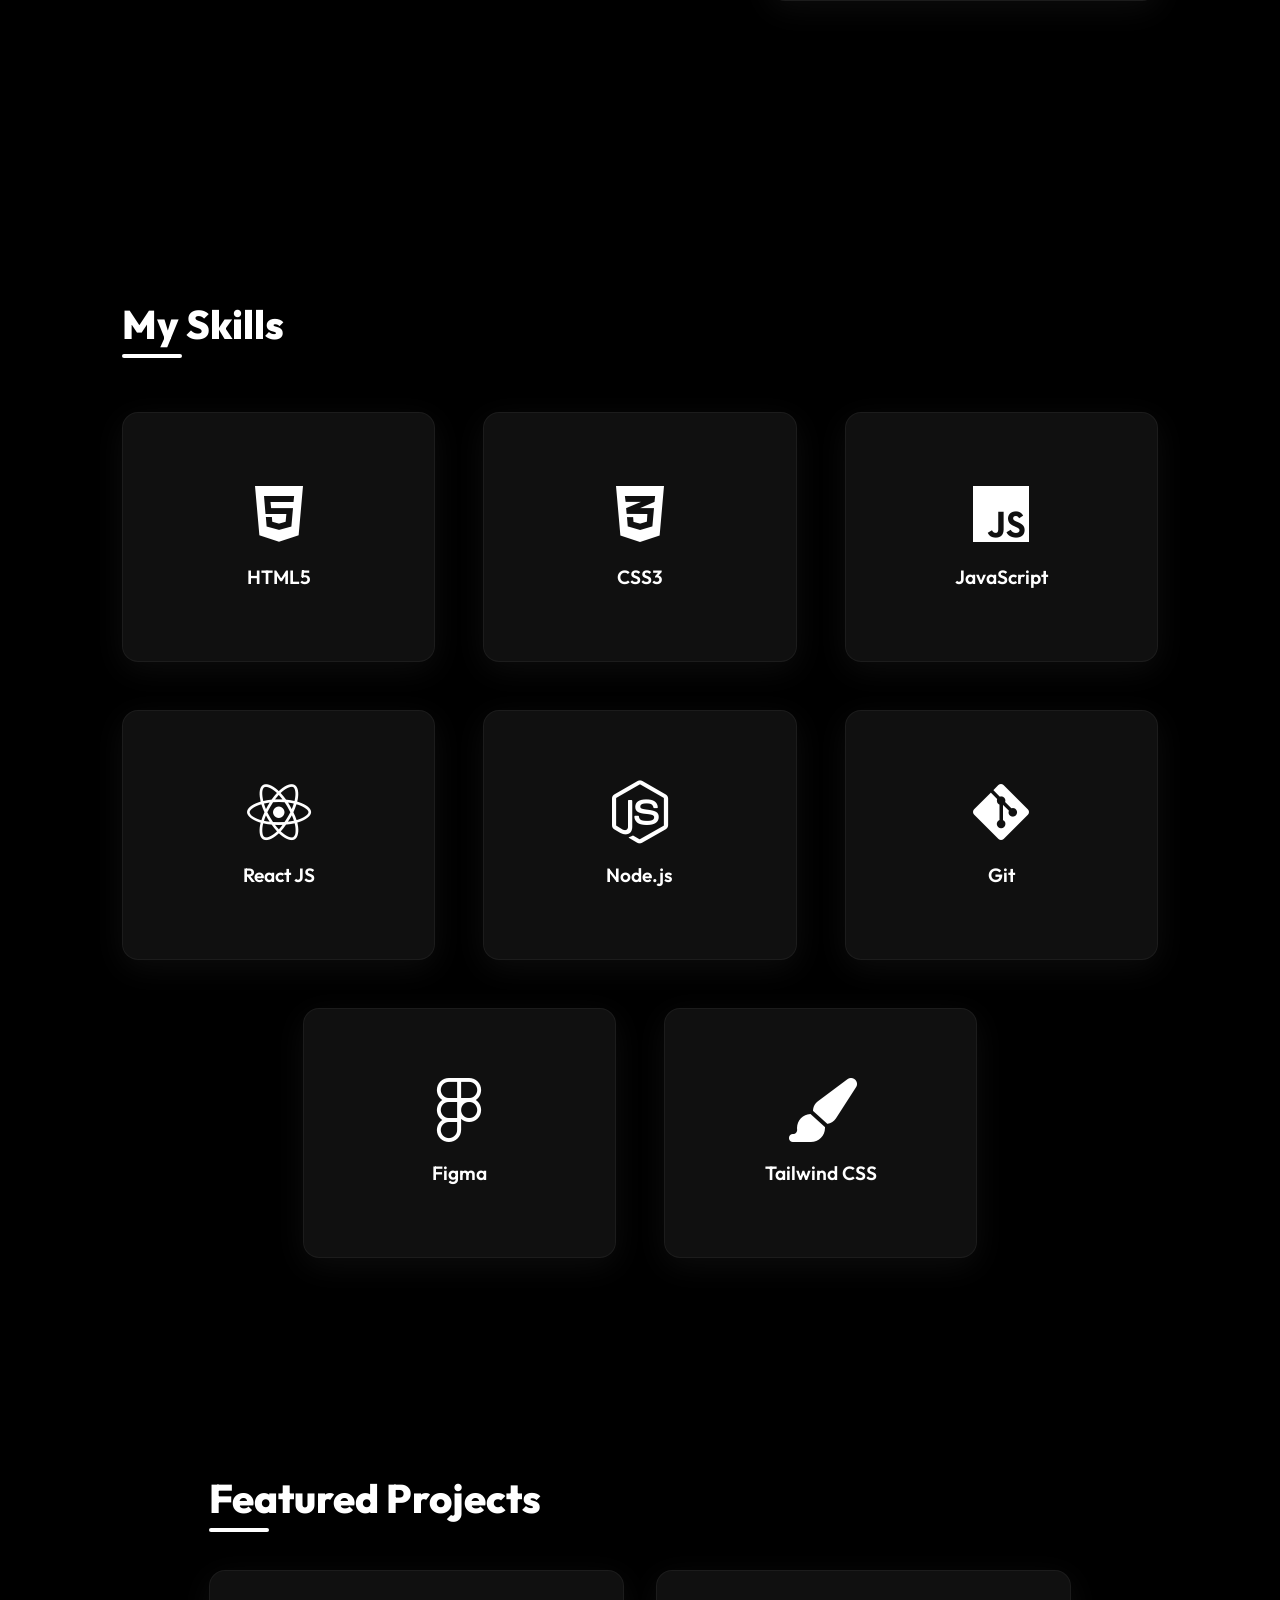
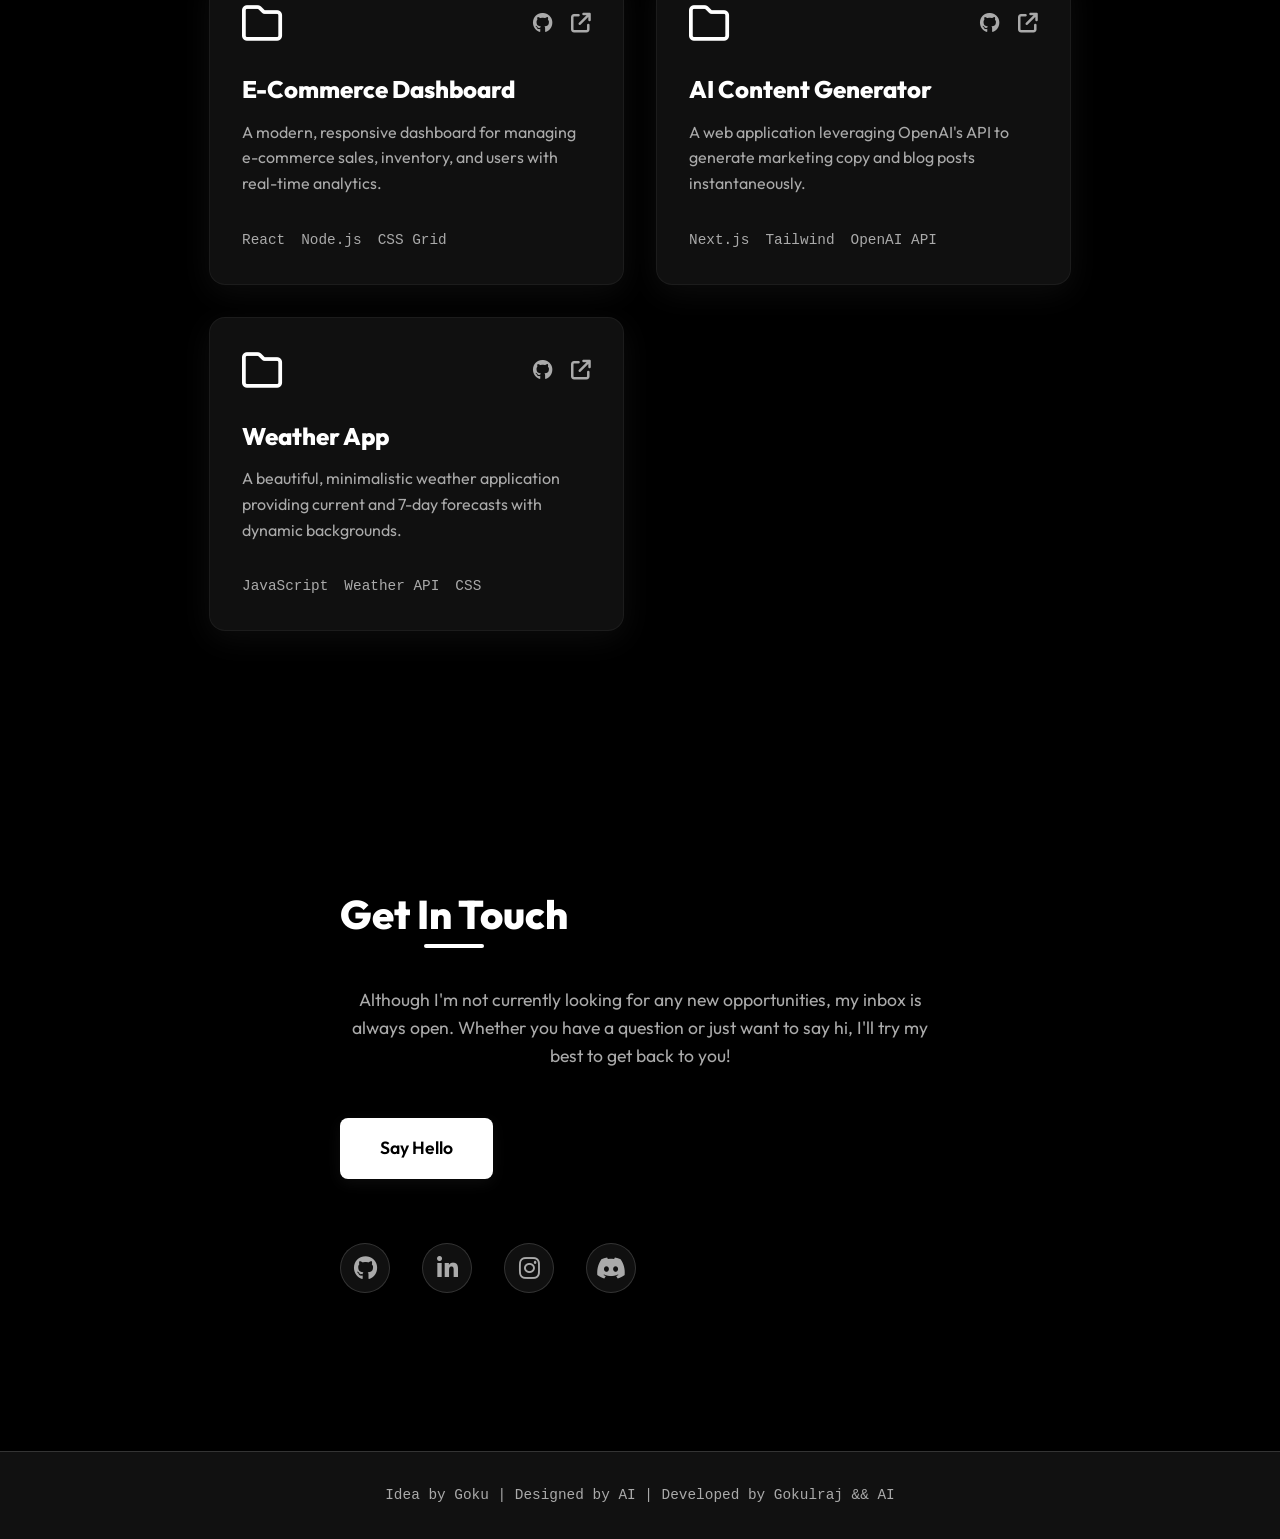
==== commit 79781407: "extras : added some extra styles" ====
--- a/index.html
+++ b/index.html
@@ -53,8 +53,8 @@
                 <p class="greeting">Hi, my name is</p>
                 <h1 class="name">Gokulraj A S</h1>
                 <h2 class="role">I'm a <span class="typewriter"></span><span class="cursor">|</span></h2>
-                <p class="summary">I'm a software developer passionate about creating premium, dynamic user experiences
-                    and scalable digital products.</p>
+                <p class="summary">A first-year IT Engineering student and Linux enthusiast at Annapoorana Engineering
+                    College, Salem, who lives at the intersection of logic and design.</p>
                 <div class="hero-cta">
                     <a href="#projects" class="btn btn-primary">View My Work</a>
                     <a href="#contact" class="btn btn-outline">Contact Me</a>
--- a/styl.css
+++ b/styl.css
@@ -66,6 +66,16 @@
     scroll-behavior: smooth;
 }
 
+::selection {
+    background: #58cc69;
+    color: #ffffff;
+}
+
+::-moz-selection {
+    background: #58cc69;
+    color: #ffffff;
+}
+
 body {
     font-family: var(--font-main);
     background-color: var(--bg-color);
@@ -73,6 +83,16 @@
     line-height: 1.6;
     overflow-x: hidden;
     transition: background-color 0.4s ease, color 0.4s ease;
+    user-select: none;
+    /* Disable text selection globally */
+    -webkit-user-select: none;
+}
+
+#about,
+#about * {
+    user-select: text;
+    /* Re-enable selection for the about section */
+    -webkit-user-select: text;
 }
 
 h1,
@@ -425,9 +445,20 @@
     border-radius: 50%;
 }
 
-.terminal-dot.close { background-color: var(--text-secondary); opacity: 0.5; }
-.terminal-dot.minimize { background-color: var(--text-secondary); opacity: 0.5; }
-.terminal-dot.maximize { background-color: var(--text-secondary); opacity: 0.5; }
+.terminal-dot.close {
+    background-color: var(--text-secondary);
+    opacity: 0.5;
+}
+
+.terminal-dot.minimize {
+    background-color: var(--text-secondary);
+    opacity: 0.5;
+}
+
+.terminal-dot.maximize {
+    background-color: var(--text-secondary);
+    opacity: 0.5;
+}
 
 .terminal-title {
     position: absolute;
@@ -455,6 +486,7 @@
 .terminal-body::-webkit-scrollbar {
     width: 6px;
 }
+
 .terminal-body::-webkit-scrollbar-thumb {
     background-color: var(--border-color);
     border-radius: 3px;
@@ -489,11 +521,14 @@
 }
 
 .term-user {
-    color: #27c93f; /* Terminal Green */
-}
-
-.term-path, .term-dir {
-    color: #3b82f6; /* Terminal Blue */
+    color: #27c93f;
+    /* Terminal Green */
+}
+
+.term-path,
+.term-dir {
+    color: #3b82f6;
+    /* Terminal Blue */
 }
 
 .term-cmd {
@@ -580,7 +615,8 @@
     transform: rotateY(180deg);
 }
 
-.skill-card-front, .skill-card-back {
+.skill-card-front,
+.skill-card-back {
     position: absolute;
     width: 100%;
     height: 100%;
@@ -902,7 +938,8 @@
    ========================================= */
 .typewriter {
     font-family: monospace;
-    color: var(--accent-1);
+    color: #27c93f;
+    /* Terminal Green */
     font-size: 2.4rem;
 }
 
@@ -914,7 +951,8 @@
 
 .cursor {
     display: inline-block;
-    color: var(--accent-1);
+    color: #27c93f;
+    /* Terminal Green */
     font-size: 2.4rem;
     font-weight: 300;
     vertical-align: middle;
@@ -956,7 +994,7 @@
         display: inline-flex;
         margin-top: 1rem;
     }
-    
+
     .terminal-wrapper:not(.visible-on-mobile) {
         display: none !important;
     }
@@ -978,22 +1016,23 @@
         justify-content: center;
         animation: fadeIn 0.3s ease forwards;
     }
-    
+
     .terminal-wrapper.visible-on-mobile .terminal {
         width: 100%;
         height: auto;
         max-height: 85vh;
         box-shadow: 0 25px 50px -12px rgba(0, 0, 0, 0.5);
     }
-    
+
     /* Fix containing block trapping for fixed position */
     .hero-image {
         transform: none !important;
         animation: none !important;
         transition: none !important;
     }
-    
+
     .hero-cta {
-        flex-wrap: wrap; /* Ensure buttons don't overlap */
+        flex-wrap: wrap;
+        /* Ensure buttons don't overlap */
     }
 }
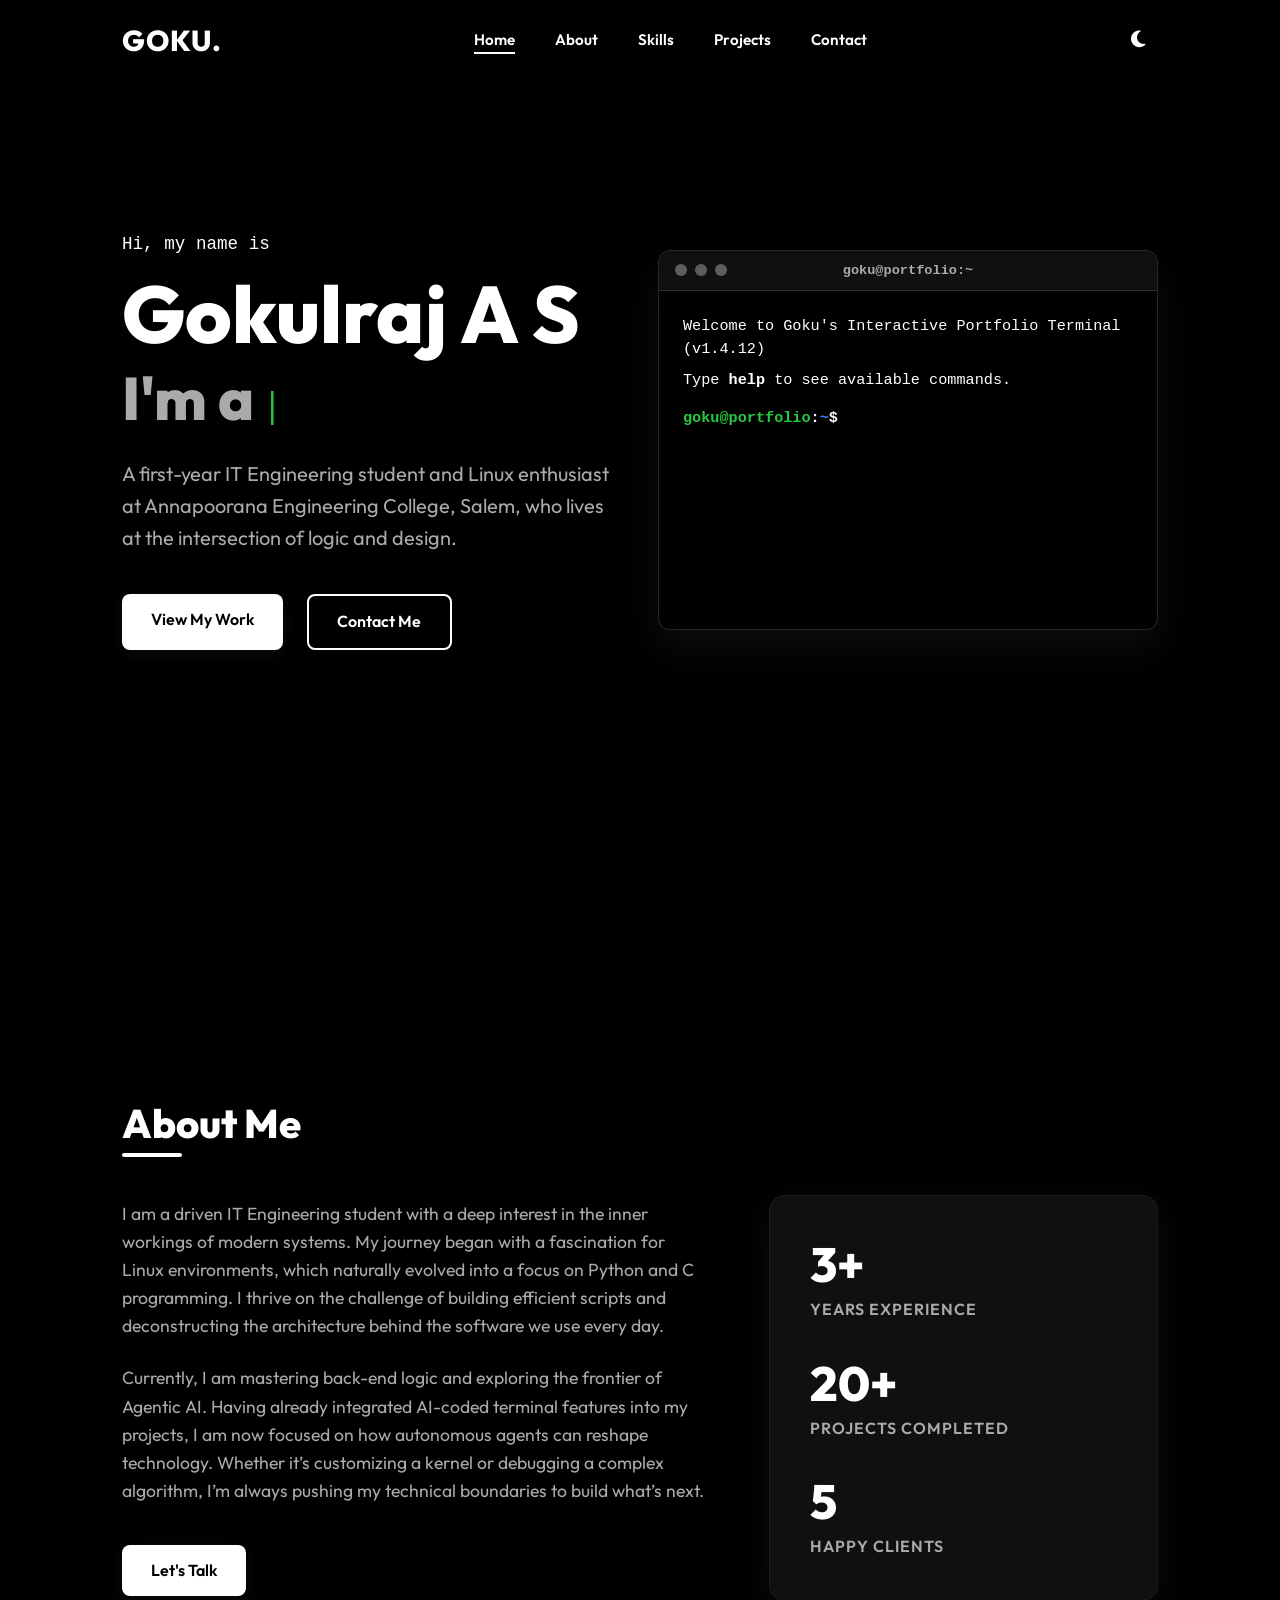
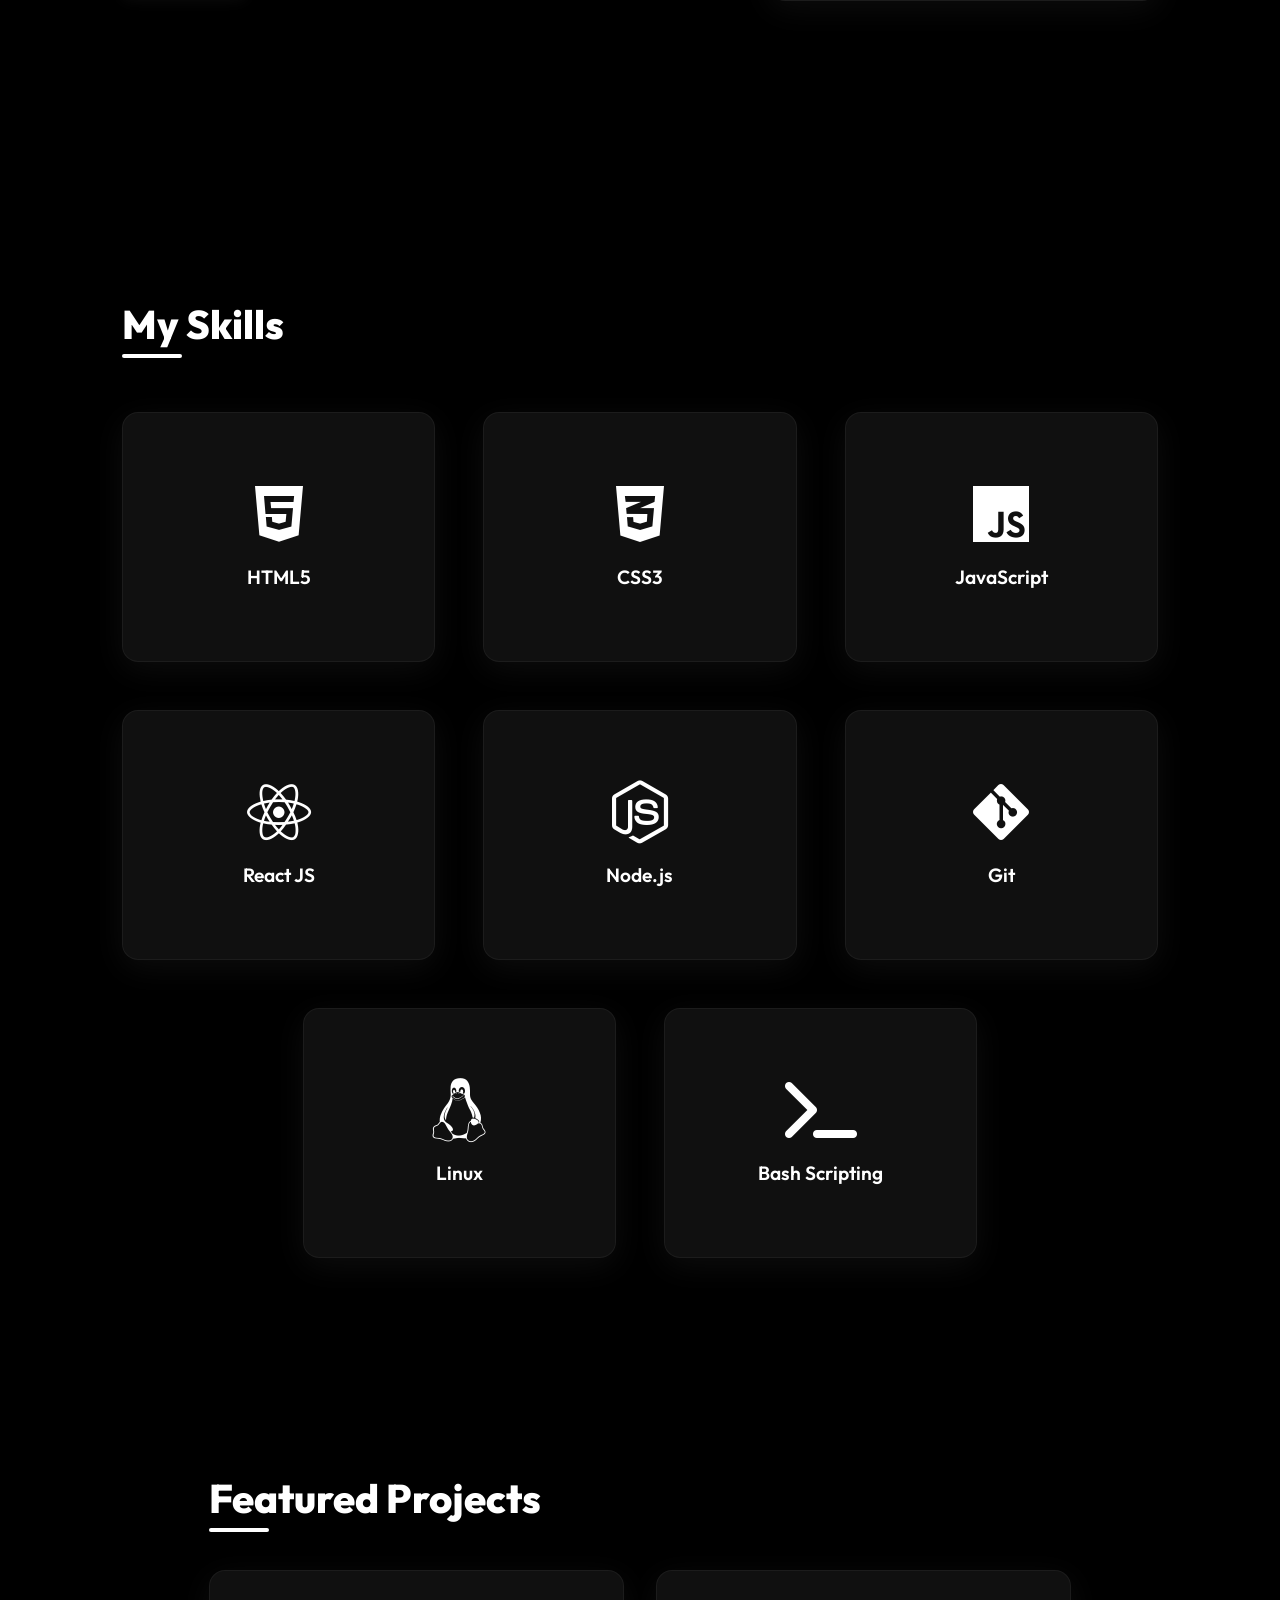
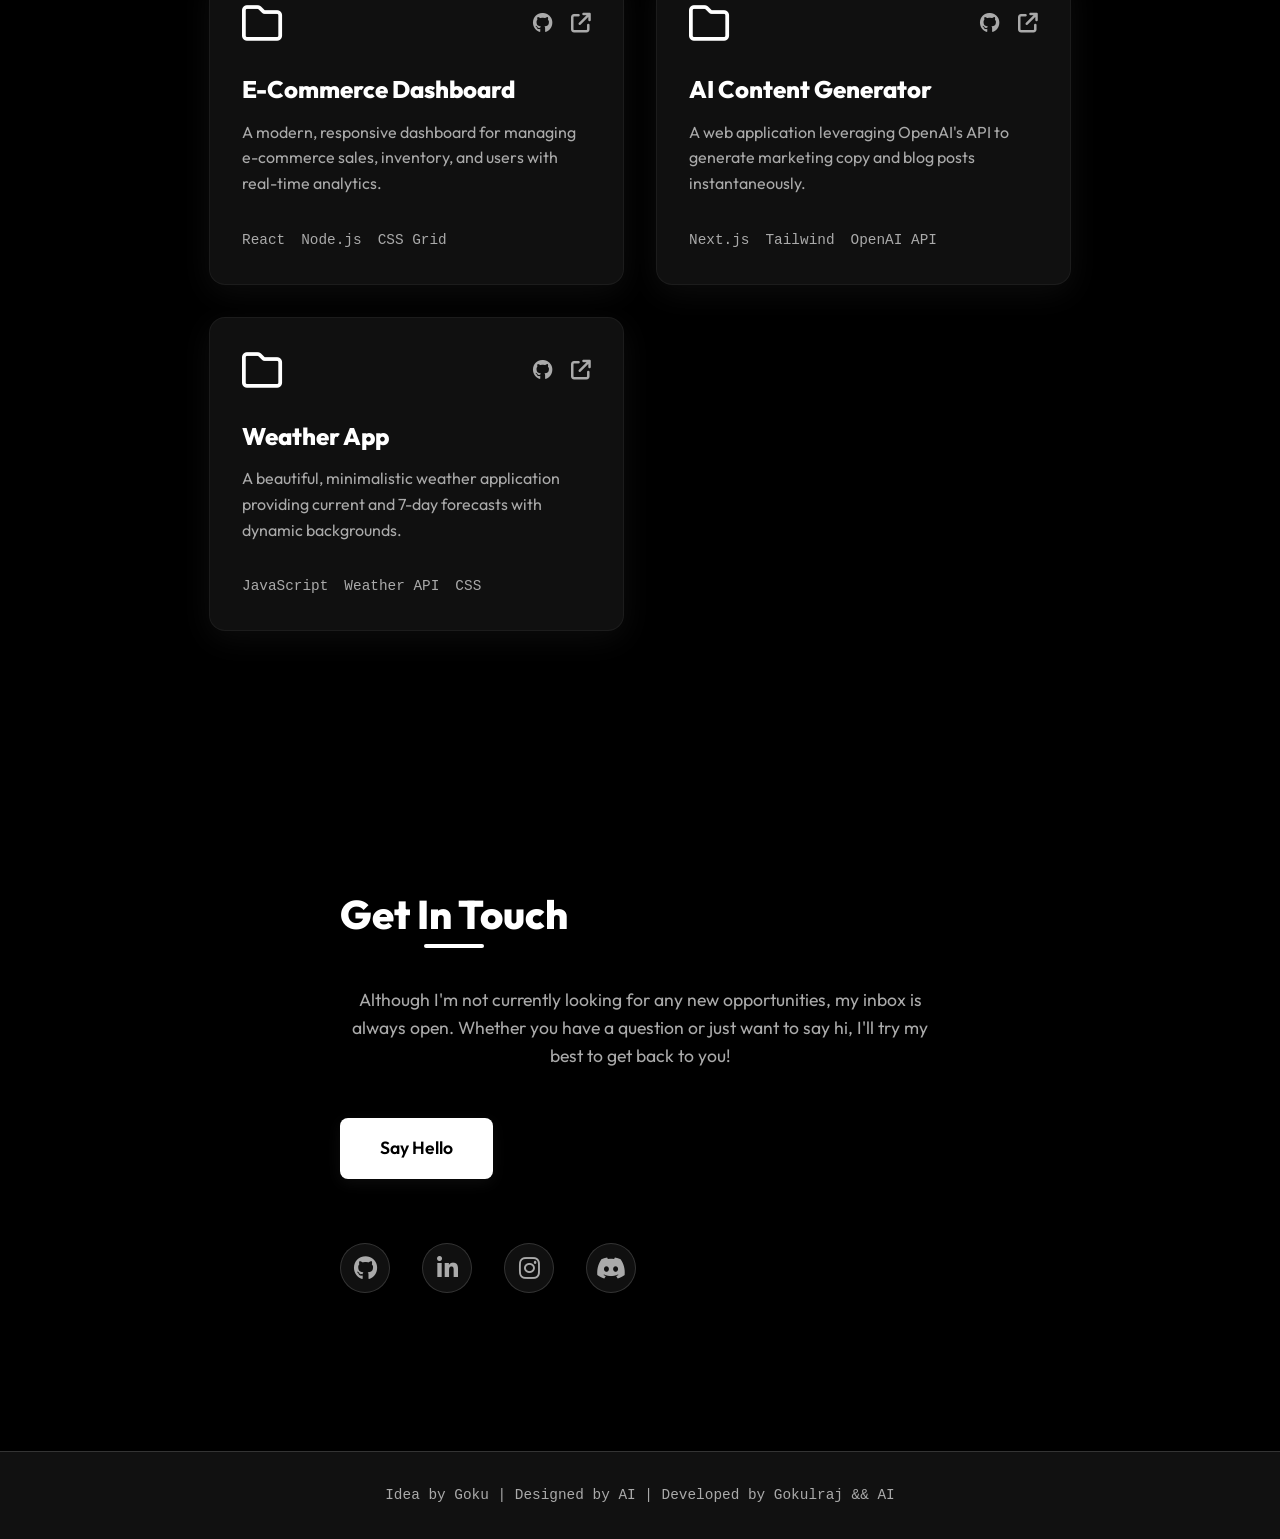
==== commit 56ce6766: "updated : updated skills section and personal information" ====
--- a/index.html
+++ b/index.html
@@ -95,13 +95,14 @@
             <h2 class="section-title reveal">About Me</h2>
             <div class="about-grid reveal">
                 <div class="about-text">
-                    <p>Hello! I'm Goku, a passionate developer who enjoys creating beautiful and functional things that
-                        live on the internet. My interest in web development started back in the day when I decided to
-                        try editing custom Tumblr themes, turning it into a full-fledged career chasing highly
-                        interactive designs.</p>
-                    <p>Fast-forward to today, and I've had the privilege of working at an advertising agency, a
-                        start-up, and a huge corporation. My main focus these days is building accessible, inclusive
-                        products and digital experiences.</p>
+                    <p>I am a driven IT Engineering student with a deep interest in the inner workings of modern
+                        systems. My journey began with a fascination for Linux environments, which naturally evolved
+                        into a focus on Python and C programming. I thrive on the challenge of building efficient
+                        scripts and deconstructing the architecture behind the software we use every day.</p>
+                    <p>Currently, I am mastering back-end logic and exploring the frontier of Agentic AI. Having already
+                        integrated AI-coded terminal features into my projects, I am now focused on how autonomous
+                        agents can reshape technology. Whether it’s customizing a kernel or debugging a complex
+                        algorithm, I’m always pushing my technical boundaries to build what’s next.</p>
                     <a href="#contact" class="btn btn-primary" style="margin-top: 1rem;">Let's Talk</a>
                 </div>
                 <div class="about-stats glass-card">
@@ -196,22 +197,22 @@
                 <div class="skill-card">
                     <div class="skill-card-inner">
                         <div class="skill-card-front glass-card">
-                            <i class="fa-brands fa-figma"></i>
-                            <span>Figma</span>
-                        </div>
-                        <div class="skill-card-back glass-card">
-                            <p>UI/UX prototyping, vector graphics generation, and design system building.</p>
-                        </div>
-                    </div>
-                </div>
-                <div class="skill-card">
-                    <div class="skill-card-inner">
-                        <div class="skill-card-front glass-card">
-                            <i class="fa-solid fa-paintbrush"></i>
-                            <span>Tailwind CSS</span>
-                        </div>
-                        <div class="skill-card-back glass-card">
-                            <p>Utility-first styling, rapid responsive design, and design token integration.</p>
+                            <i class="fa-brands fa-linux"></i>
+                            <span>Linux</span>
+                        </div>
+                        <div class="skill-card-back glass-card">
+                            <p>Deep system administration, kernel customization, and OS architecture.</p>
+                        </div>
+                    </div>
+                </div>
+                <div class="skill-card">
+                    <div class="skill-card-inner">
+                        <div class="skill-card-front glass-card">
+                            <i class="fa-solid fa-terminal"></i>
+                            <span>Bash Scripting</span>
+                        </div>
+                        <div class="skill-card-back glass-card">
+                            <p>Automation, process manipulation, and efficient command-line logic execution.</p>
                         </div>
                     </div>
                 </div>
--- a/styl.css
+++ b/styl.css
@@ -420,6 +420,7 @@
     flex-direction: column;
     overflow: hidden;
     font-family: 'Fira Code', 'Courier New', Courier, monospace;
+    cursor: pointer;
 }
 
 .terminal-header {
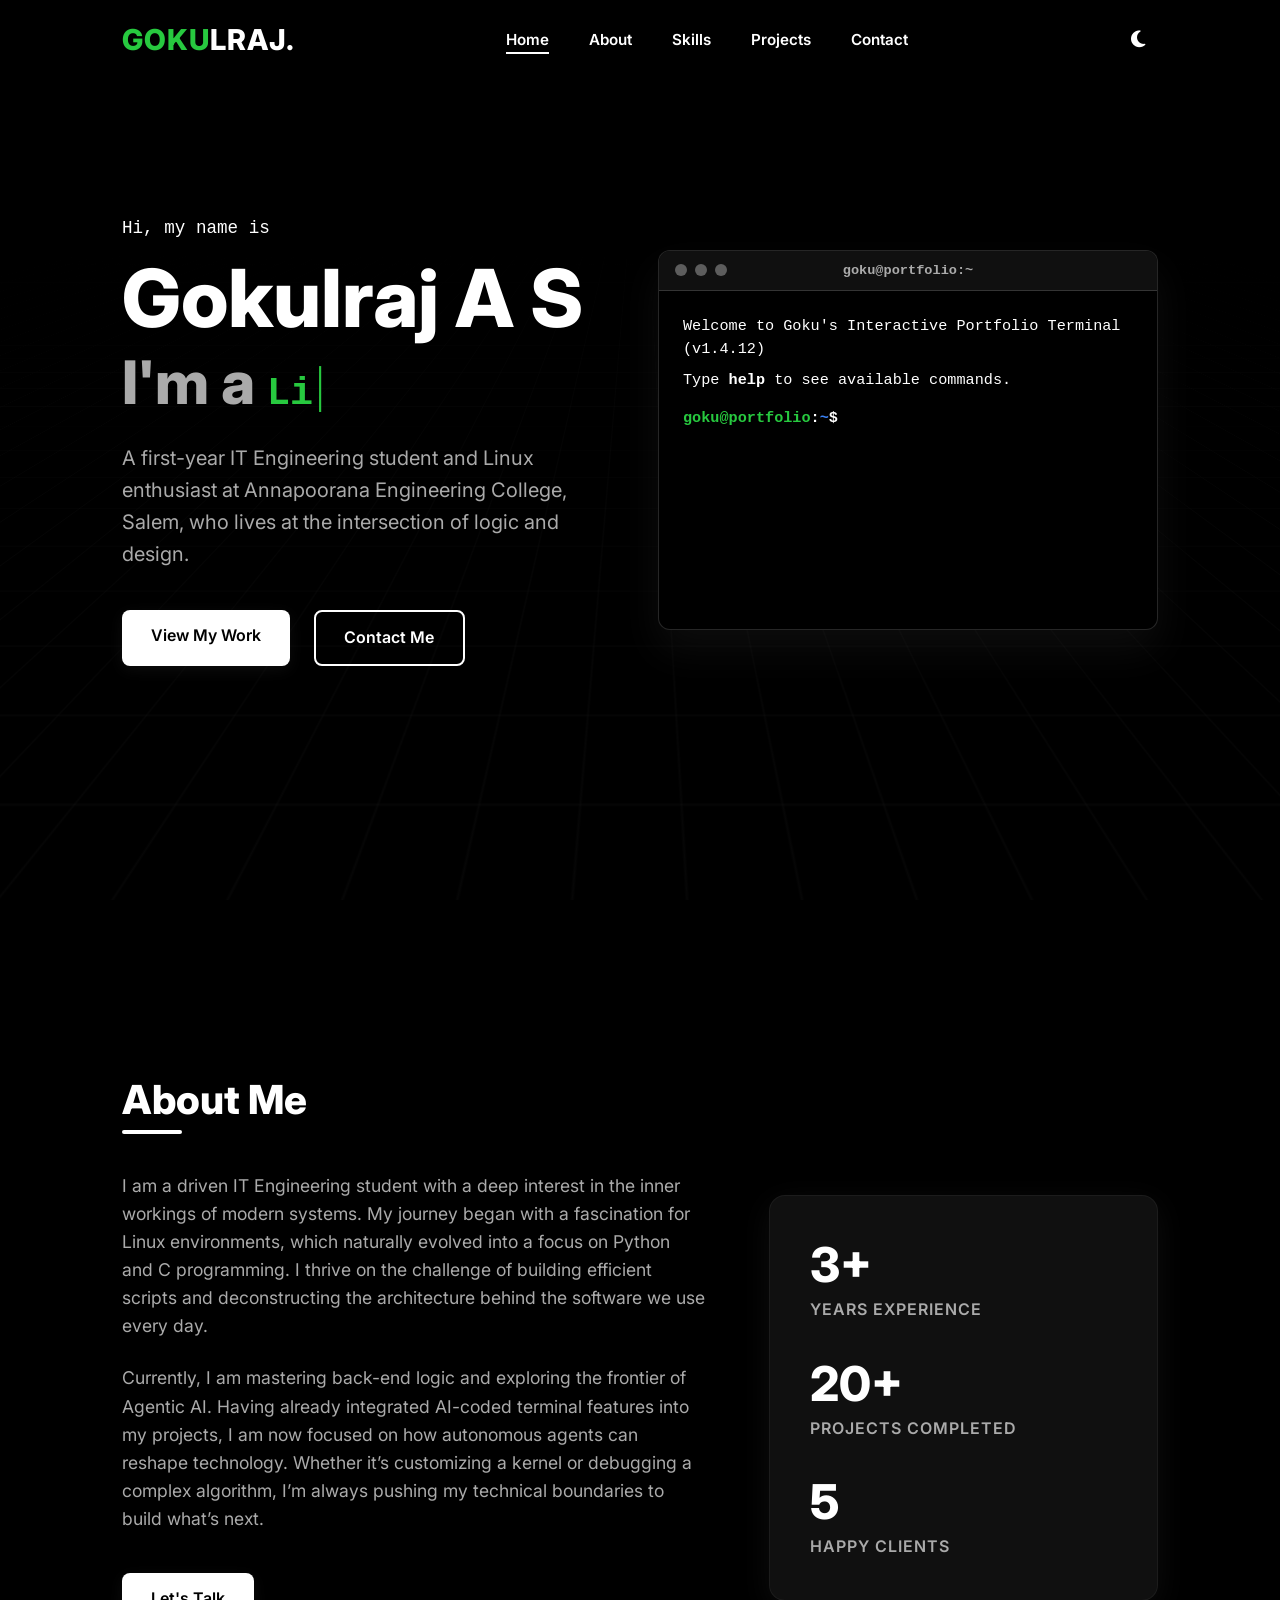
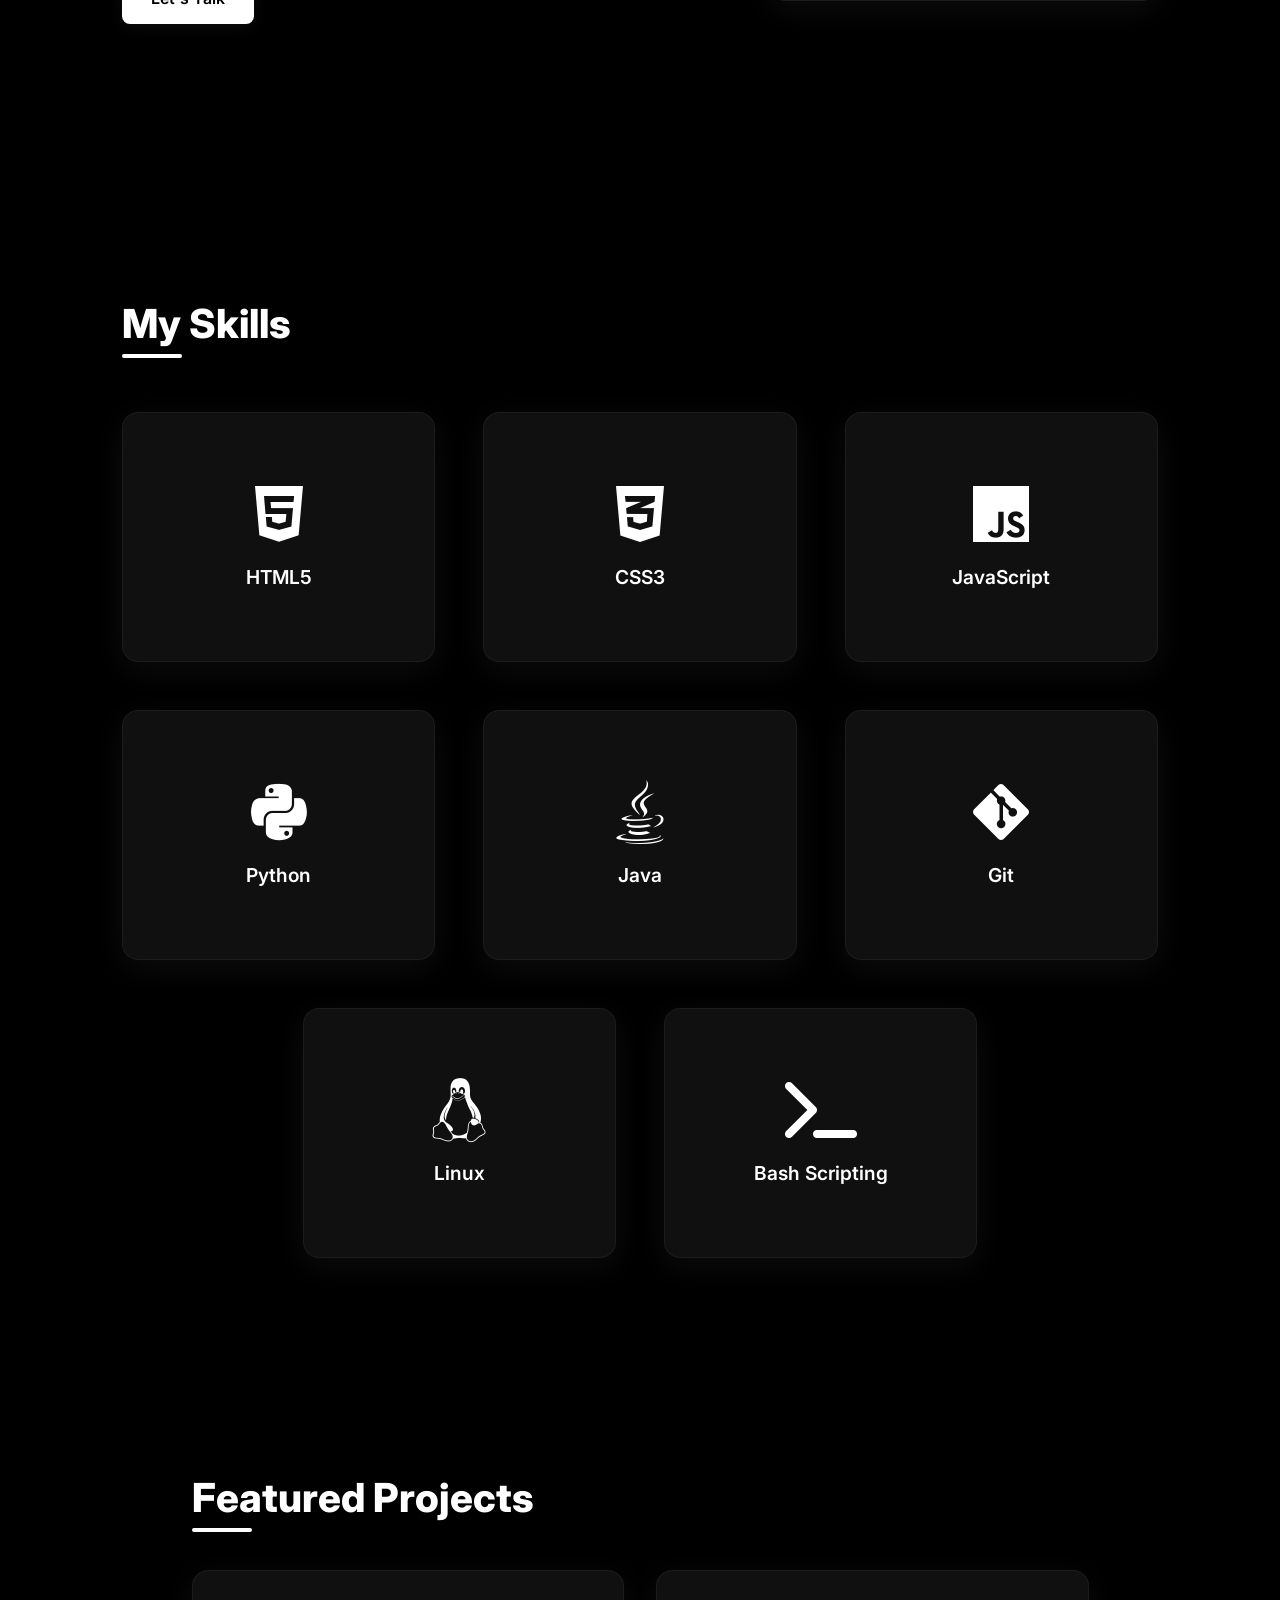
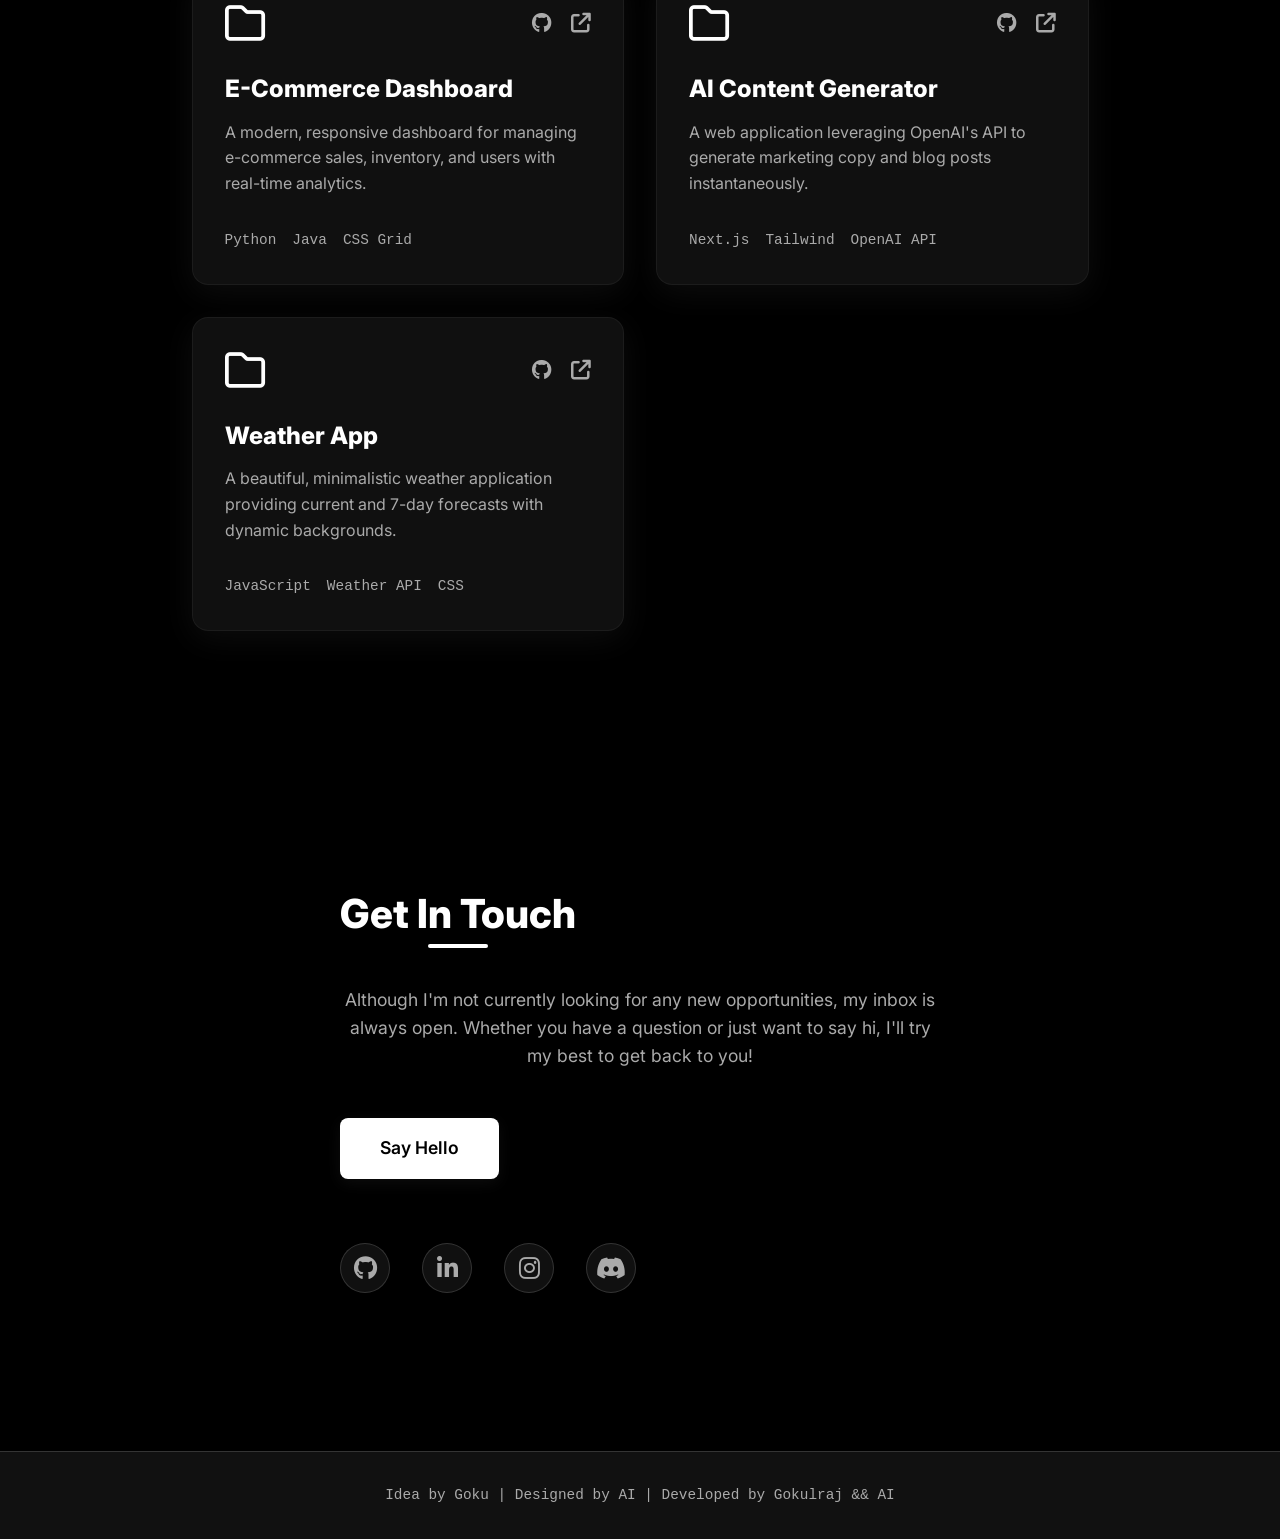
==== commit 501072f0: "feat : added animate background to hero section" ====
--- a/index.html
+++ b/index.html
@@ -9,7 +9,7 @@
     <!-- Google Fonts -->
     <link rel="preconnect" href="https://fonts.googleapis.com">
     <link rel="preconnect" href="https://fonts.gstatic.com" crossorigin>
-    <link href="https://fonts.googleapis.com/css2?family=Outfit:wght@300;400;600;800&display=swap" rel="stylesheet">
+    <link href="https://fonts.googleapis.com/css2?family=Inter:wght@300;400;500;600;800&display=swap" rel="stylesheet">
 
     <!-- Font Awesome for Icons -->
     <link rel="stylesheet" href="https://cdnjs.cloudflare.com/ajax/libs/font-awesome/6.4.0/css/all.min.css">
@@ -23,7 +23,7 @@
     <!-- Navigation -->
     <nav class="navbar" id="navbar">
         <div class="nav-content">
-            <a href="#" class="logo">Goku<span>.</span></a>
+            <a href="#" class="logo"><span style="color: #27c93f;">Goku</span>lraj<span>.</span></a>
 
             <ul class="nav-links">
                 <li><a href="#hero" class="nav-link active">Home</a></li>
@@ -48,6 +48,7 @@
 
     <!-- Hero Section -->
     <header id="hero" class="hero section">
+        <div class="hero-bg-animated"></div>
         <div class="container hero-content">
             <div class="hero-text fade-in">
                 <p class="greeting">Hi, my name is</p>
@@ -164,22 +165,22 @@
                 <div class="skill-card">
                     <div class="skill-card-inner">
                         <div class="skill-card-front glass-card">
-                            <i class="fa-brands fa-react"></i>
-                            <span>React JS</span>
-                        </div>
-                        <div class="skill-card-back glass-card">
-                            <p>Component-based architecture, React Hooks, and state management.</p>
-                        </div>
-                    </div>
-                </div>
-                <div class="skill-card">
-                    <div class="skill-card-inner">
-                        <div class="skill-card-front glass-card">
-                            <i class="fa-brands fa-node-js"></i>
-                            <span>Node.js</span>
-                        </div>
-                        <div class="skill-card-back glass-card">
-                            <p>RESTful APIs, asynchronous event-driven architecture, and back-end logic.</p>
+                            <i class="fa-brands fa-python"></i>
+                            <span>Python</span>
+                        </div>
+                        <div class="skill-card-back glass-card">
+                            <p>Data analysis, backend development, scripting, and automation.</p>
+                        </div>
+                    </div>
+                </div>
+                <div class="skill-card">
+                    <div class="skill-card-inner">
+                        <div class="skill-card-front glass-card">
+                            <i class="fa-brands fa-java"></i>
+                            <span>Java</span>
+                        </div>
+                        <div class="skill-card-back glass-card">
+                            <p>Object-oriented programming, robust backend systems, and enterprise applications.</p>
                         </div>
                     </div>
                 </div>
@@ -241,8 +242,8 @@
                         <p class="project-desc">A modern, responsive dashboard for managing e-commerce sales, inventory,
                             and users with real-time analytics.</p>
                         <ul class="project-tech">
-                            <li>React</li>
-                            <li>Node.js</li>
+                            <li>Python</li>
+                            <li>Java</li>
                             <li>CSS Grid</li>
                         </ul>
                     </div>
@@ -307,8 +308,9 @@
                 <a href="https://github.com/Goku-devil" aria-label="GitHub"><i class="fa-brands fa-github"></i></a>
                 <a href="https://www.linkedin.com/in/dev-goku/" aria-label="LinkedIn"><i
                         class="fa-brands fa-linkedin-in"></i></a>
-                <a href="#" aria-label="instagram"><i class="fa-brands fa-instagram"></i></a>
-                <a href="https://discordapp.com/users/dev_goku_2007" aria-label="discord"><i
+                <a href="https://www.instagram.com/____g__o__k__u_____?igsh=NXU2bWE5ZjNkM2Jo" aria-label="instagram"><i
+                        class="fa-brands fa-instagram"></i></a>
+                <a href="https://discordapp.com/users/1436203586966257817" aria-label="discord"><i
                         class="fa-brands fa-discord"></i></a>
             </div>
         </div>
--- a/styl.css
+++ b/styl.css
@@ -3,7 +3,7 @@
    ========================================= */
 :root {
     /* Fonts */
-    --font-main: 'Outfit', sans-serif;
+    --font-main: 'Inter', sans-serif;
 
     /* Base spacing */
     --max-width: 1100px;
@@ -347,13 +347,45 @@
 .hero {
     position: relative;
     padding-top: var(--nav-height);
-}
-
-.hero::before {
-    display: none;
+    overflow: hidden;
+}
+
+.hero-bg-animated {
+    position: absolute;
+    bottom: -50%;
+    left: -50%;
+    width: 200%;
+    height: 200%;
+    z-index: 0;
+    background-image: 
+        linear-gradient(var(--border-color) 1px, transparent 1px),
+        linear-gradient(90deg, var(--border-color) 1px, transparent 1px);
+    background-size: 50px 50px;
+    transform: perspective(600px) rotateX(60deg) translateY(0);
+    animation: gridScroll 10s linear infinite;
+    pointer-events: none;
+    opacity: 0.2;
+}
+
+.hero-bg-animated::after {
+    content: '';
+    position: absolute;
+    top: 0;
+    left: 0;
+    width: 100%;
+    height: 100%;
+    background: linear-gradient(to bottom, var(--bg-color) 0%, transparent 100%);
+    pointer-events: none;
+}
+
+@keyframes gridScroll {
+    0% { transform: perspective(600px) rotateX(60deg) translateY(0); }
+    100% { transform: perspective(600px) rotateX(60deg) translateY(50px); }
 }
 
 .hero-content {
+    position: relative;
+    z-index: 1;
     display: flex;
     align-items: center;
     justify-content: space-between;
@@ -362,7 +394,16 @@
 
 .hero-text {
     flex: 1;
+    min-width: 0;
     max-width: 600px;
+}
+
+.hero-image {
+    flex-shrink: 0;
+    width: 500px;
+    max-width: 100%;
+    display: flex;
+    justify-content: center;
 }
 
 .greeting {
@@ -383,6 +424,7 @@
     font-size: clamp(30px, 5vw, 60px);
     color: var(--text-secondary);
     margin-bottom: 1.5rem;
+    white-space: nowrap;
 }
 
 .summary {
@@ -612,7 +654,20 @@
     transform-style: preserve-3d;
 }
 
-.skill-card:hover .skill-card-inner {
+/* Direction-aware inner flips */
+.skill-card.is-hovered.dir-top .skill-card-inner {
+    transform: rotateX(-180deg);
+}
+
+.skill-card.is-hovered.dir-bottom .skill-card-inner {
+    transform: rotateX(180deg);
+}
+
+.skill-card.is-hovered.dir-right .skill-card-inner {
+    transform: rotateY(-180deg);
+}
+
+.skill-card.is-hovered.dir-left .skill-card-inner {
     transform: rotateY(180deg);
 }
 
@@ -645,8 +700,20 @@
 
 .skill-card-back {
     transform: rotateY(180deg);
+    /* Default fallback */
     border: 1px solid var(--accent-1);
     background: var(--surface-color);
+}
+
+/* Ensure the back face is oriented correctly relative to the flip axis */
+.skill-card.dir-top .skill-card-back,
+.skill-card.dir-bottom .skill-card-back {
+    transform: rotateX(180deg);
+}
+
+.skill-card.dir-left .skill-card-back,
+.skill-card.dir-right .skill-card-back {
+    transform: rotateY(180deg);
 }
 
 .skill-card-back p {
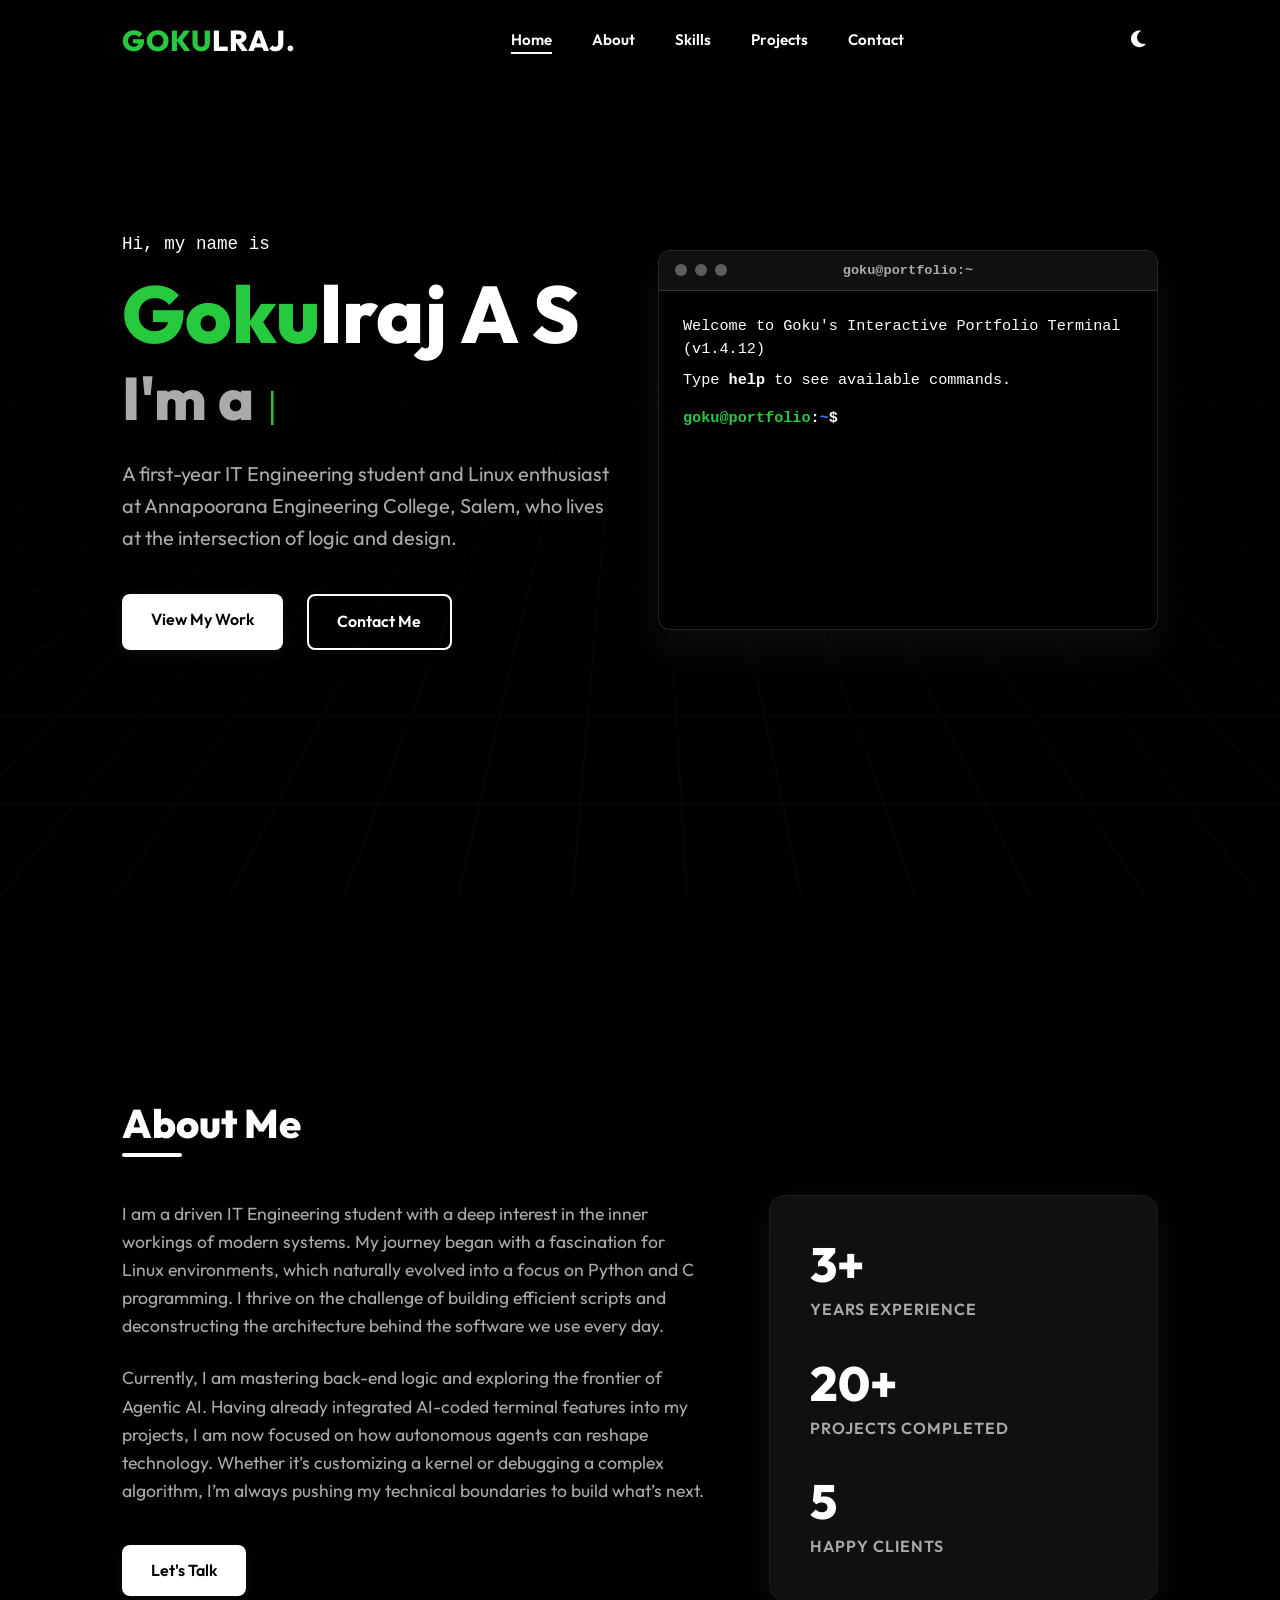
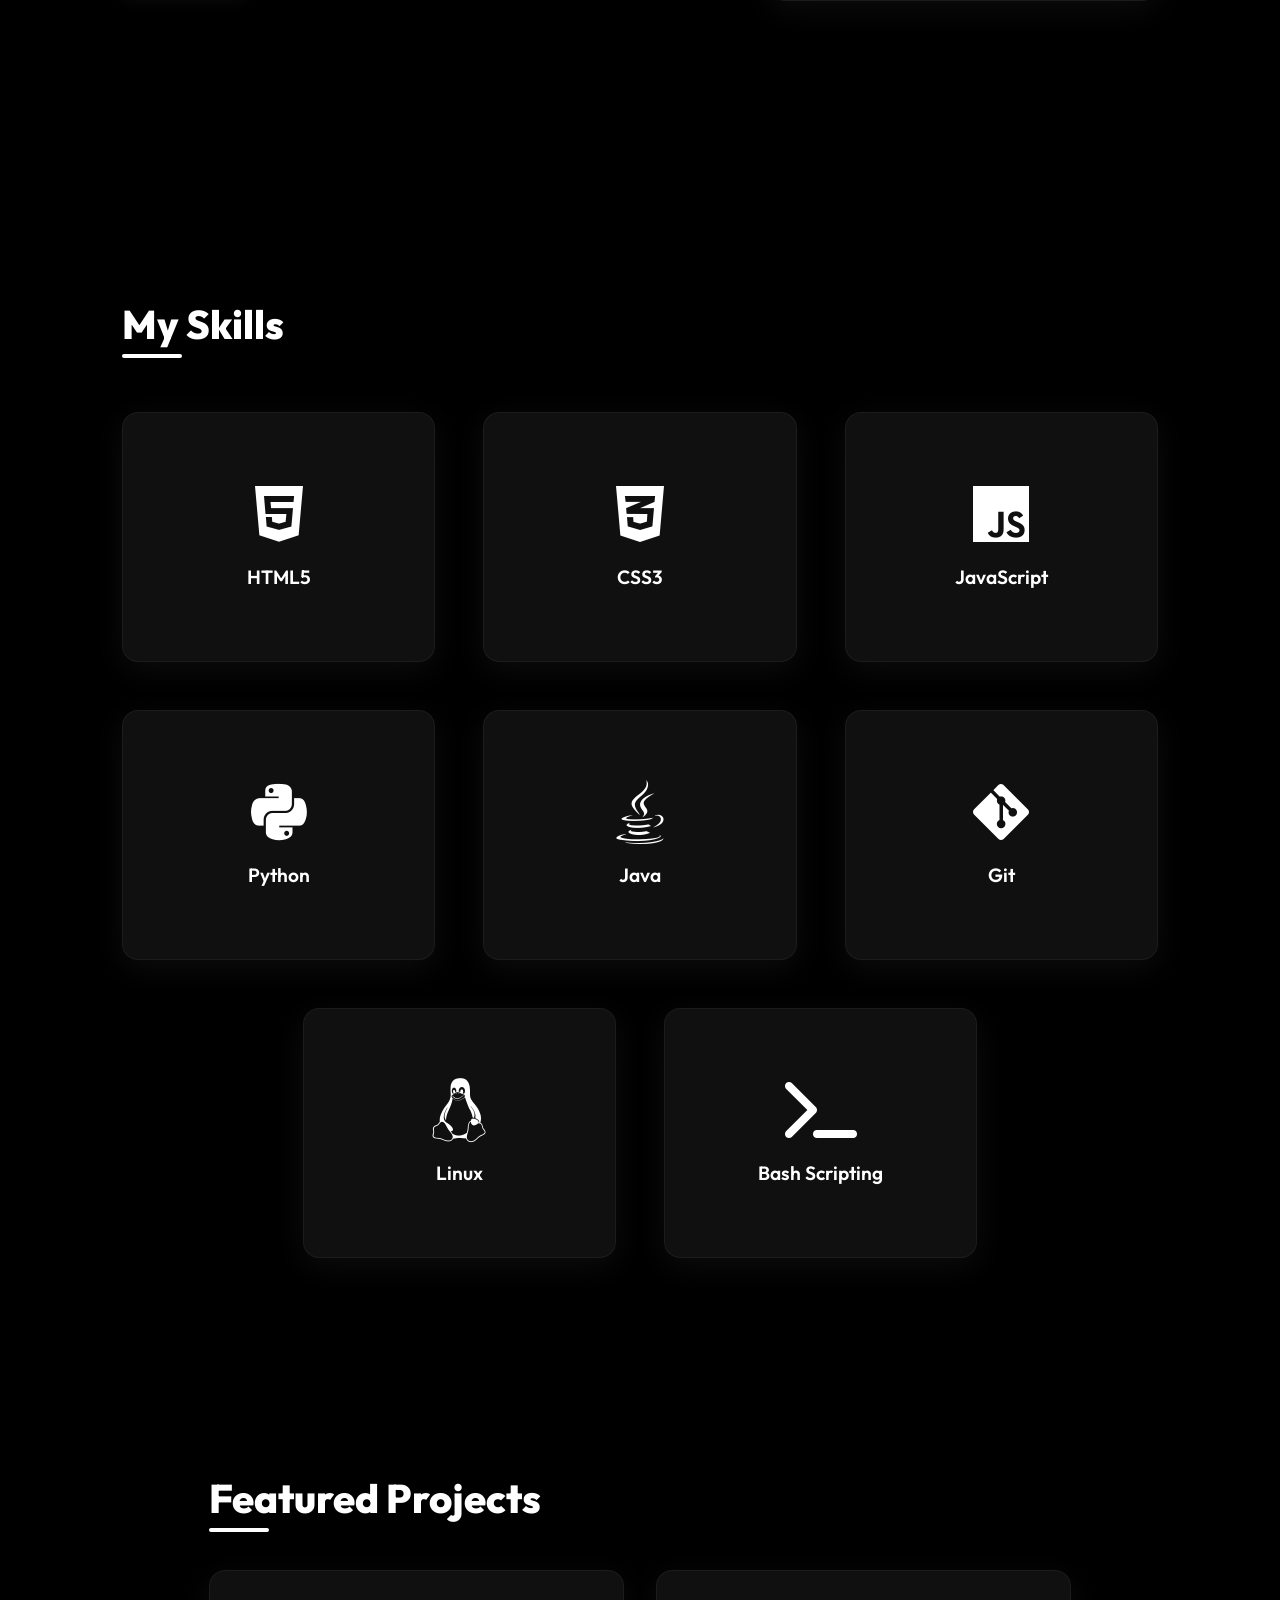
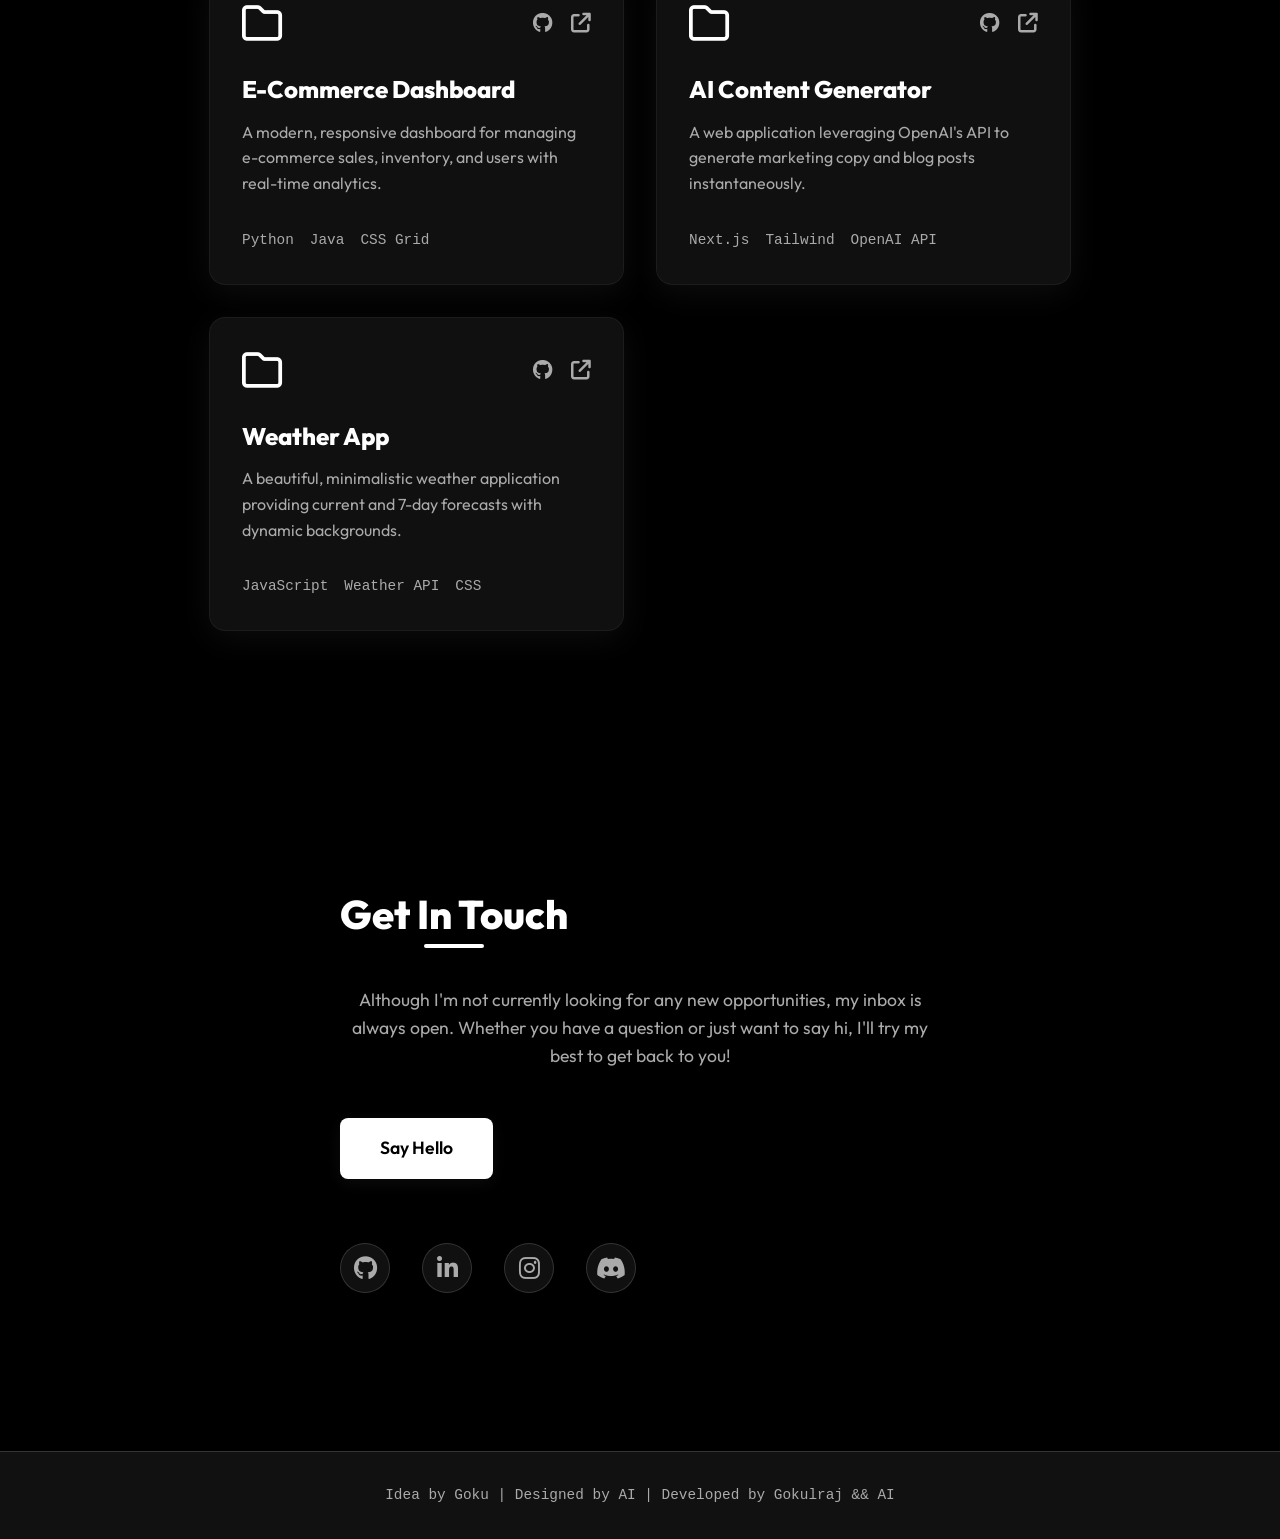
==== commit c8c5fc92: "fixed : responsiveness in mobile" ====
--- a/index.html
+++ b/index.html
@@ -9,7 +9,8 @@
     <!-- Google Fonts -->
     <link rel="preconnect" href="https://fonts.googleapis.com">
     <link rel="preconnect" href="https://fonts.gstatic.com" crossorigin>
-    <link href="https://fonts.googleapis.com/css2?family=Inter:wght@300;400;500;600;800&display=swap" rel="stylesheet">
+    <link href="https://fonts.googleapis.com/css2?family=Outfit:wght@300;400;600;800&display=swap" rel="stylesheet">
+    <link rel="shortcut icon" href="./asserts/favIcon-Picsart-AiImageEnhancer.png" type="image/x-icon">
 
     <!-- Font Awesome for Icons -->
     <link rel="stylesheet" href="https://cdnjs.cloudflare.com/ajax/libs/font-awesome/6.4.0/css/all.min.css">
@@ -52,7 +53,7 @@
         <div class="container hero-content">
             <div class="hero-text fade-in">
                 <p class="greeting">Hi, my name is</p>
-                <h1 class="name">Gokulraj A S</h1>
+                <h1 class="name"><span style="color: #27c93f;">Goku</span>lraj A S</h1>
                 <h2 class="role">I'm a <span class="typewriter"></span><span class="cursor">|</span></h2>
                 <p class="summary">A first-year IT Engineering student and Linux enthusiast at Annapoorana Engineering
                     College, Salem, who lives at the intersection of logic and design.</p>
--- a/styl.css
+++ b/styl.css
@@ -3,7 +3,7 @@
    ========================================= */
 :root {
     /* Fonts */
-    --font-main: 'Inter', sans-serif;
+    --font-main: 'Outfit', sans-serif;
 
     /* Base spacing */
     --max-width: 1100px;
@@ -357,7 +357,7 @@
     width: 200%;
     height: 200%;
     z-index: 0;
-    background-image: 
+    background-image:
         linear-gradient(var(--border-color) 1px, transparent 1px),
         linear-gradient(90deg, var(--border-color) 1px, transparent 1px);
     background-size: 50px 50px;
@@ -379,8 +379,13 @@
 }
 
 @keyframes gridScroll {
-    0% { transform: perspective(600px) rotateX(60deg) translateY(0); }
-    100% { transform: perspective(600px) rotateX(60deg) translateY(50px); }
+    0% {
+        transform: perspective(600px) rotateX(60deg) translateY(0);
+    }
+
+    100% {
+        transform: perspective(600px) rotateX(60deg) translateY(50px);
+    }
 }
 
 .hero-content {
@@ -997,7 +1002,22 @@
     }
 
     .role {
-        font-size: 1.8rem;
+        font-size: 1.5rem;
+        white-space: normal;
+        word-break: break-word;
+        margin-bottom: 2rem;
+    }
+
+    .section {
+        padding: 60px 0;
+    }
+
+    .container {
+        padding: 0 1.5rem;
+    }
+
+    .skills-grid {
+        gap: 1.2rem;
     }
 }
 
@@ -1013,7 +1033,7 @@
 
 @media (max-width: 768px) {
     .typewriter {
-        font-size: 1.6rem;
+        font-size: 1.5rem;
     }
 }
 
@@ -1030,7 +1050,7 @@
 
 @media (max-width: 768px) {
     .cursor {
-        font-size: 1.6rem;
+        font-size: 1.5rem;
     }
 }
 
@@ -1097,6 +1117,8 @@
         transform: none !important;
         animation: none !important;
         transition: none !important;
+        width: 100%;
+        display: none;
     }
 
     .hero-cta {
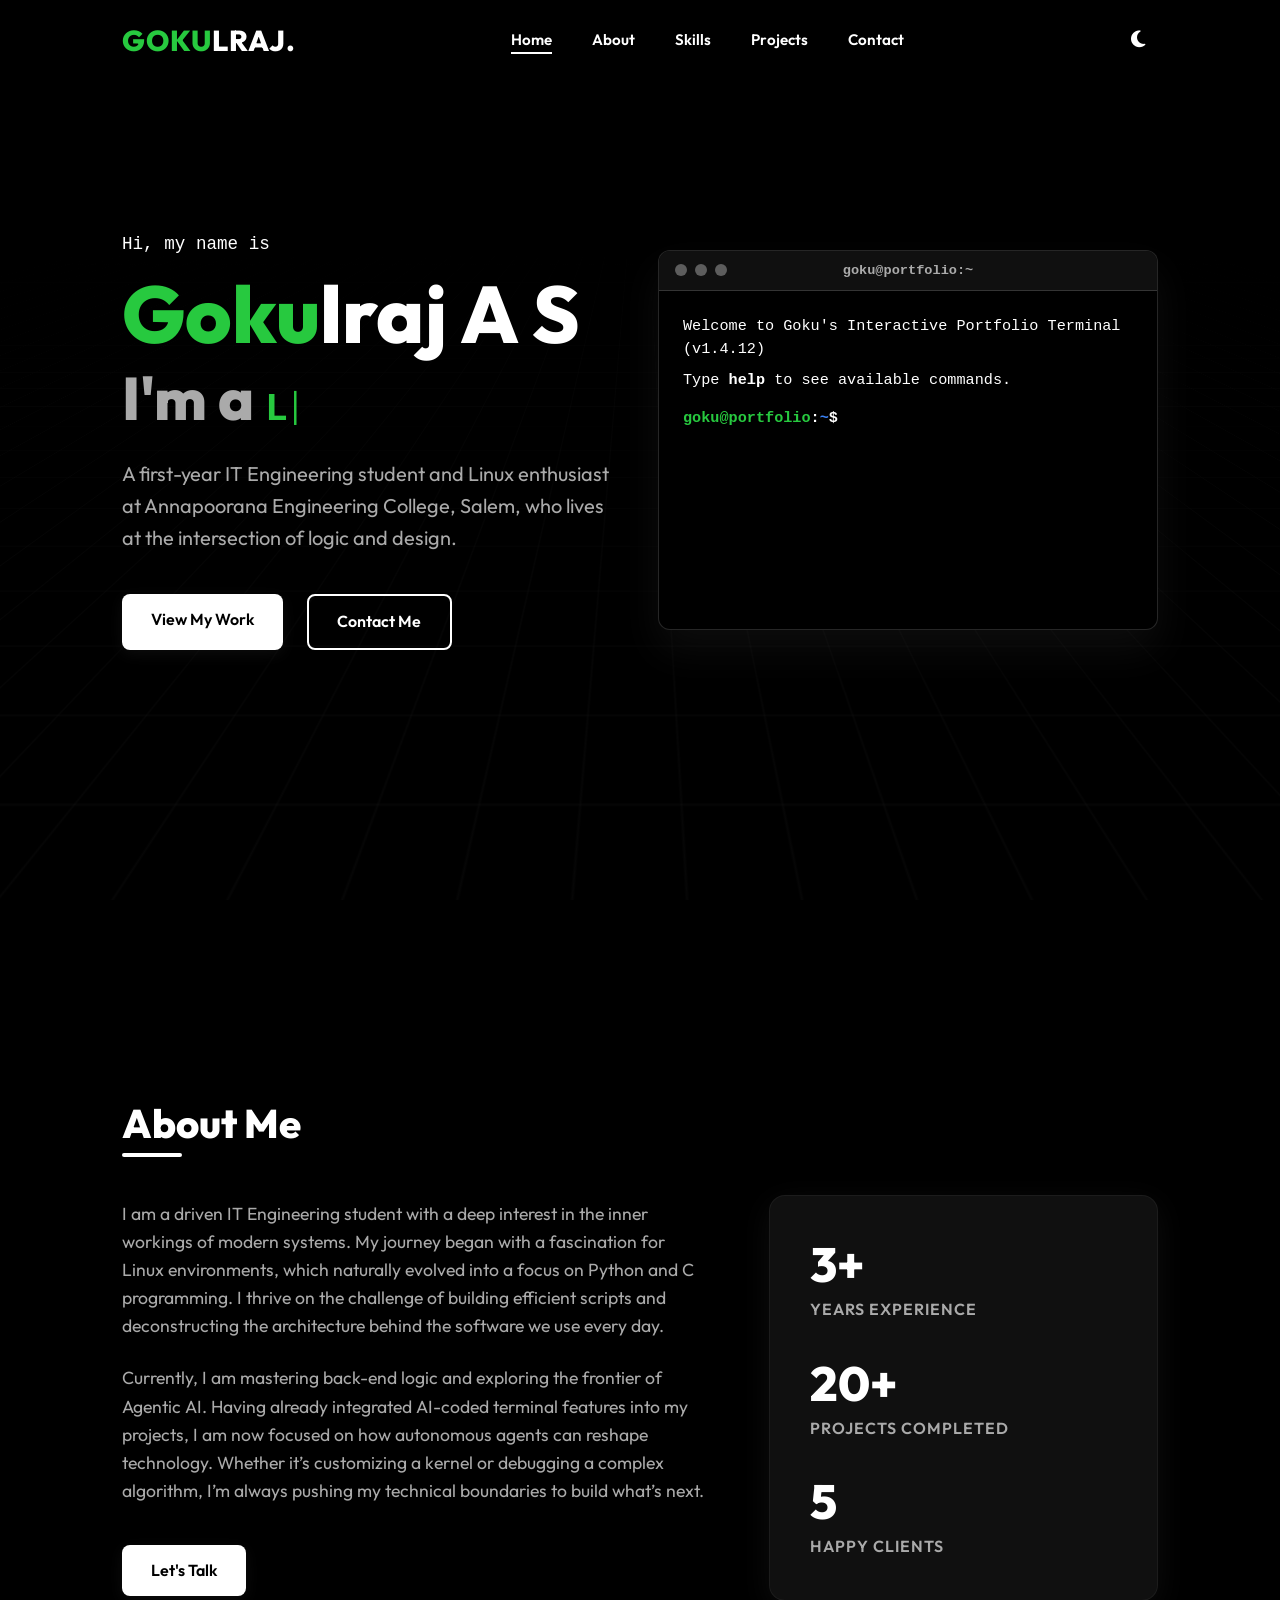
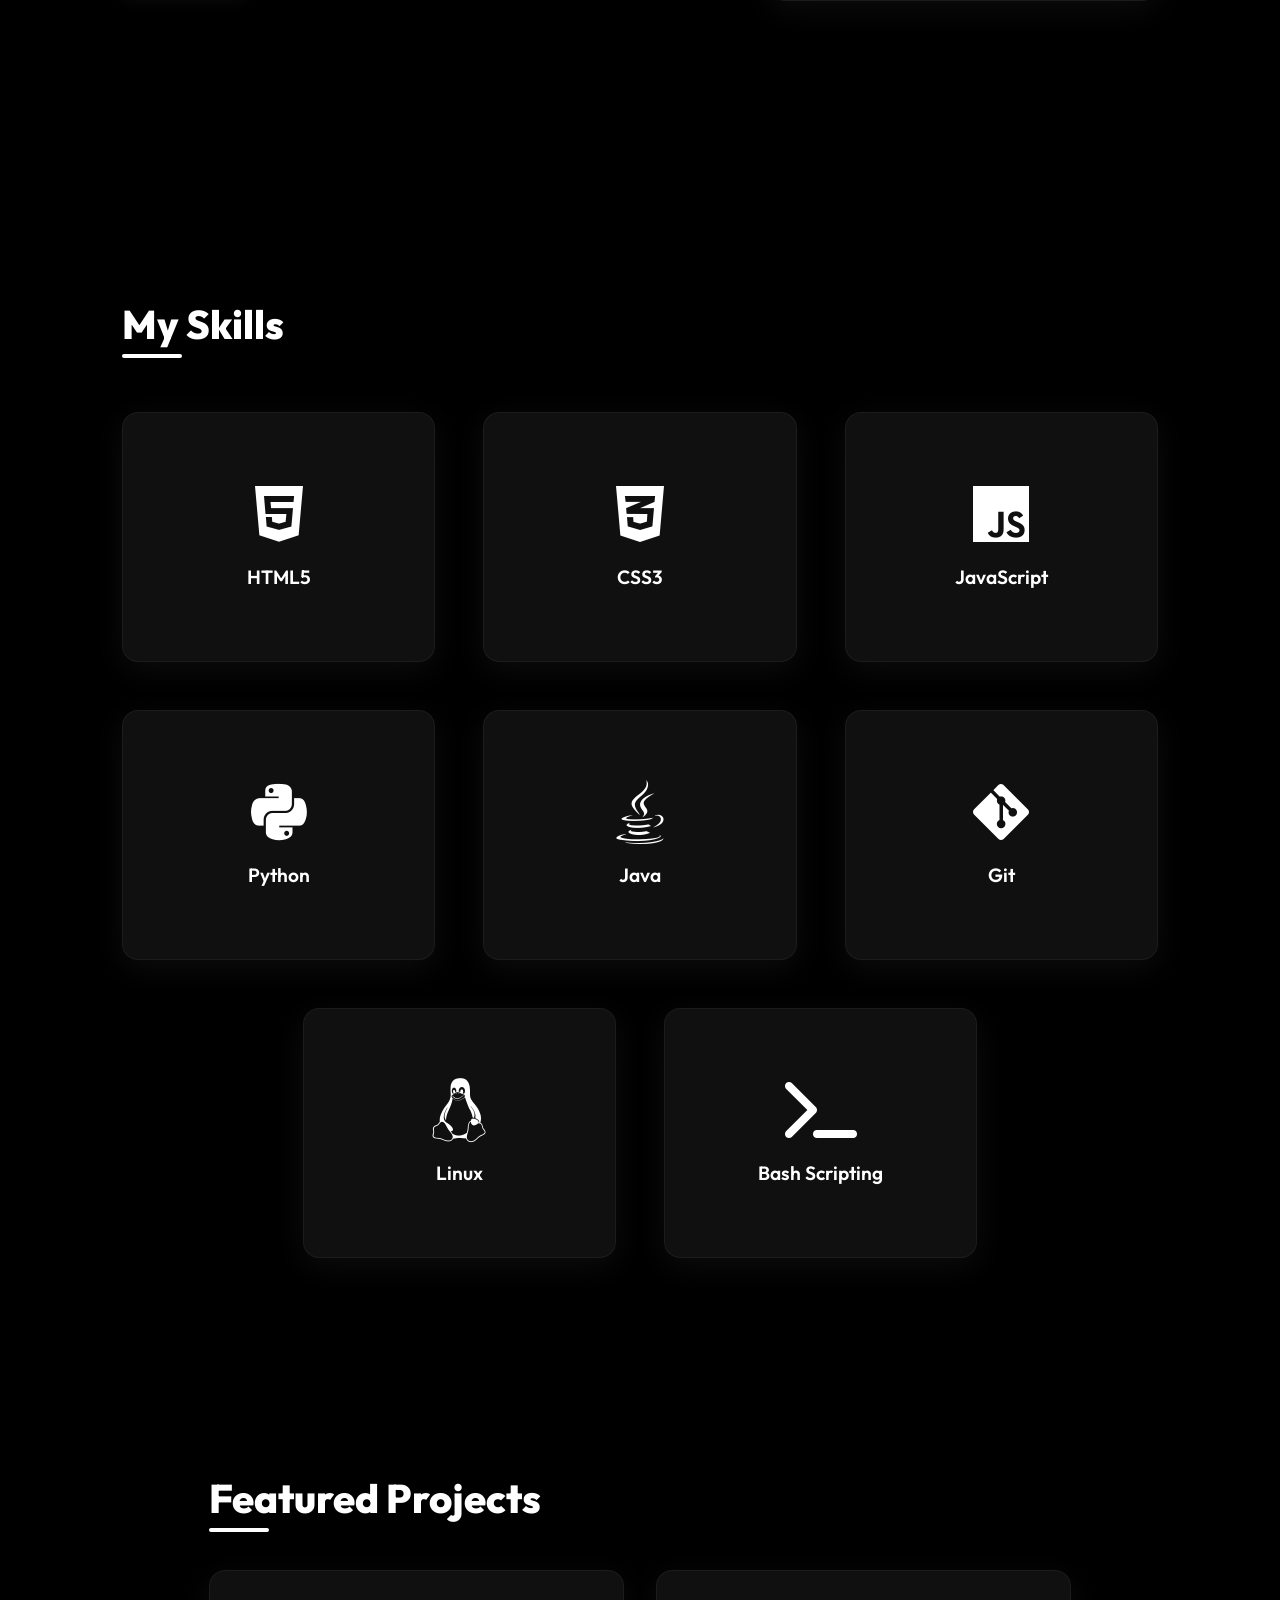
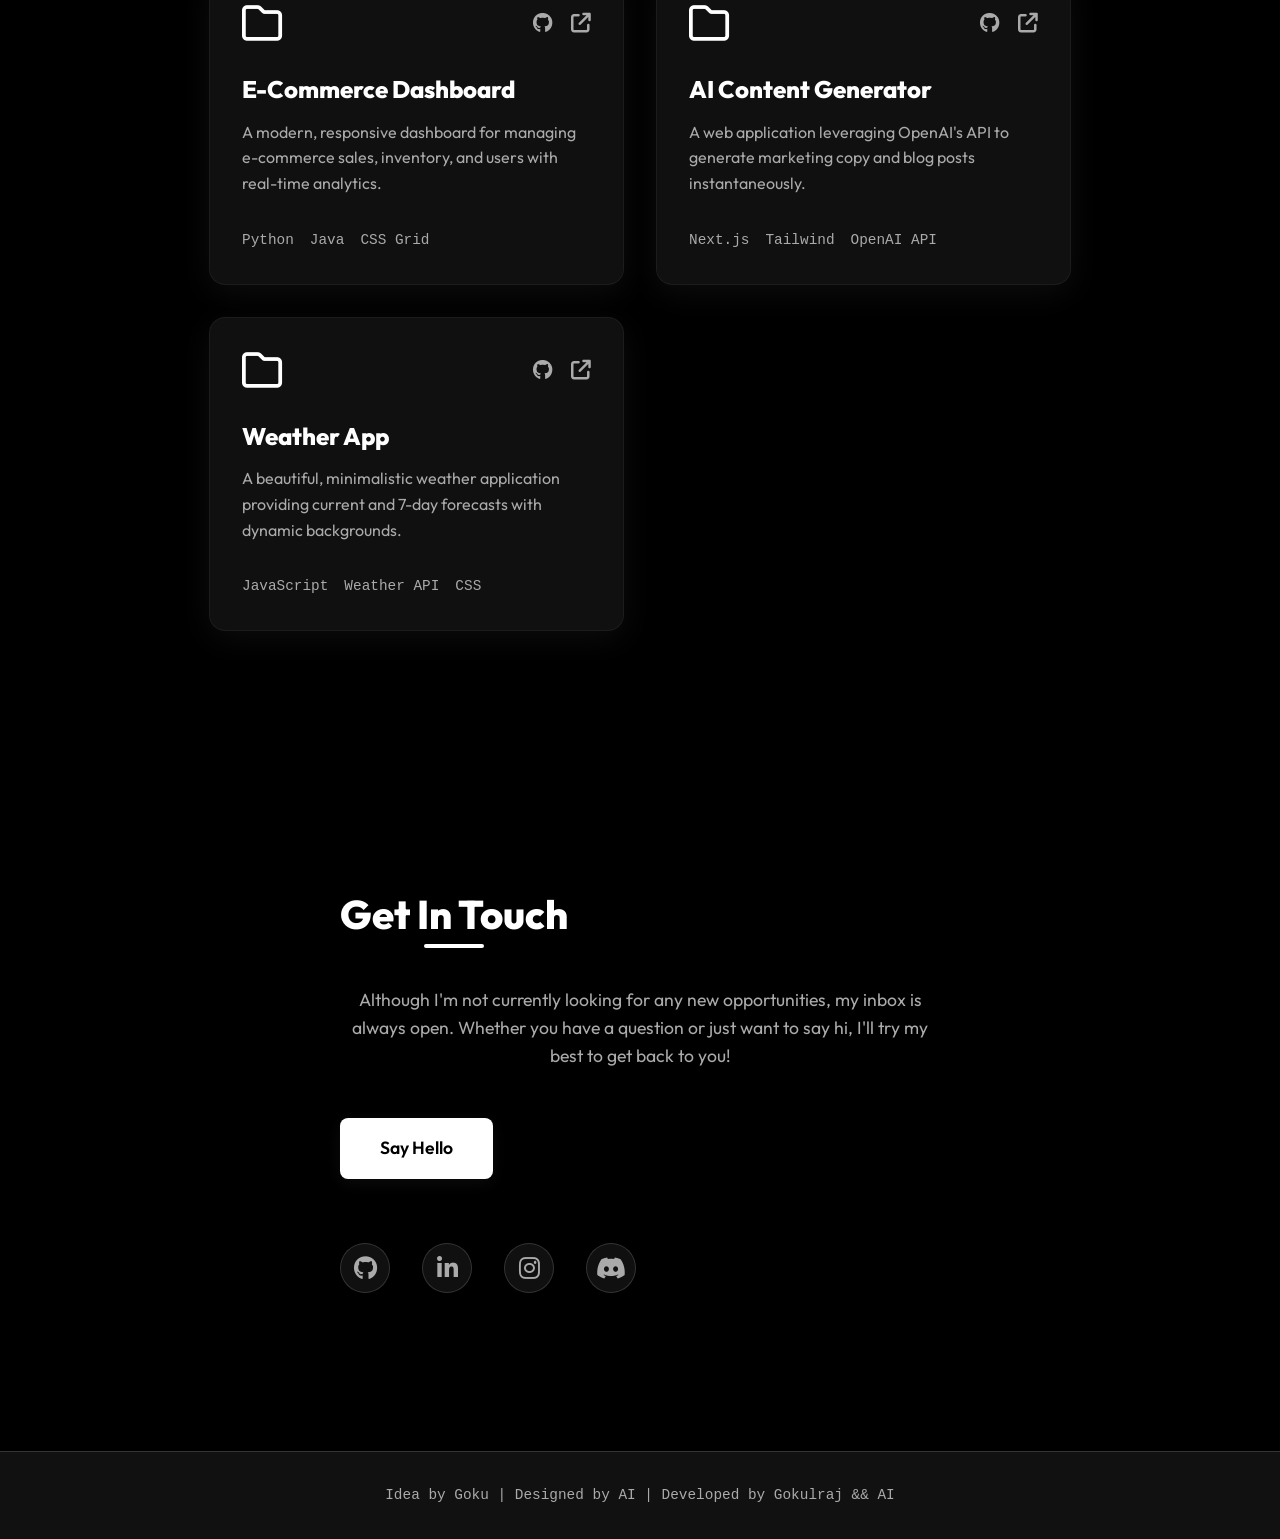
==== commit b34060ce: "final : final commit for v1.0.0" ====
--- a/index.html
+++ b/index.html
@@ -2,6 +2,7 @@
 <html lang="en" data-theme="dark">
 
 <head>
+    <!-- version 1.0.0 -->
     <meta charset="UTF-8">
     <meta name="viewport" content="width=device-width, initial-scale=1.0">
     <title>Goku | Software Developer</title>
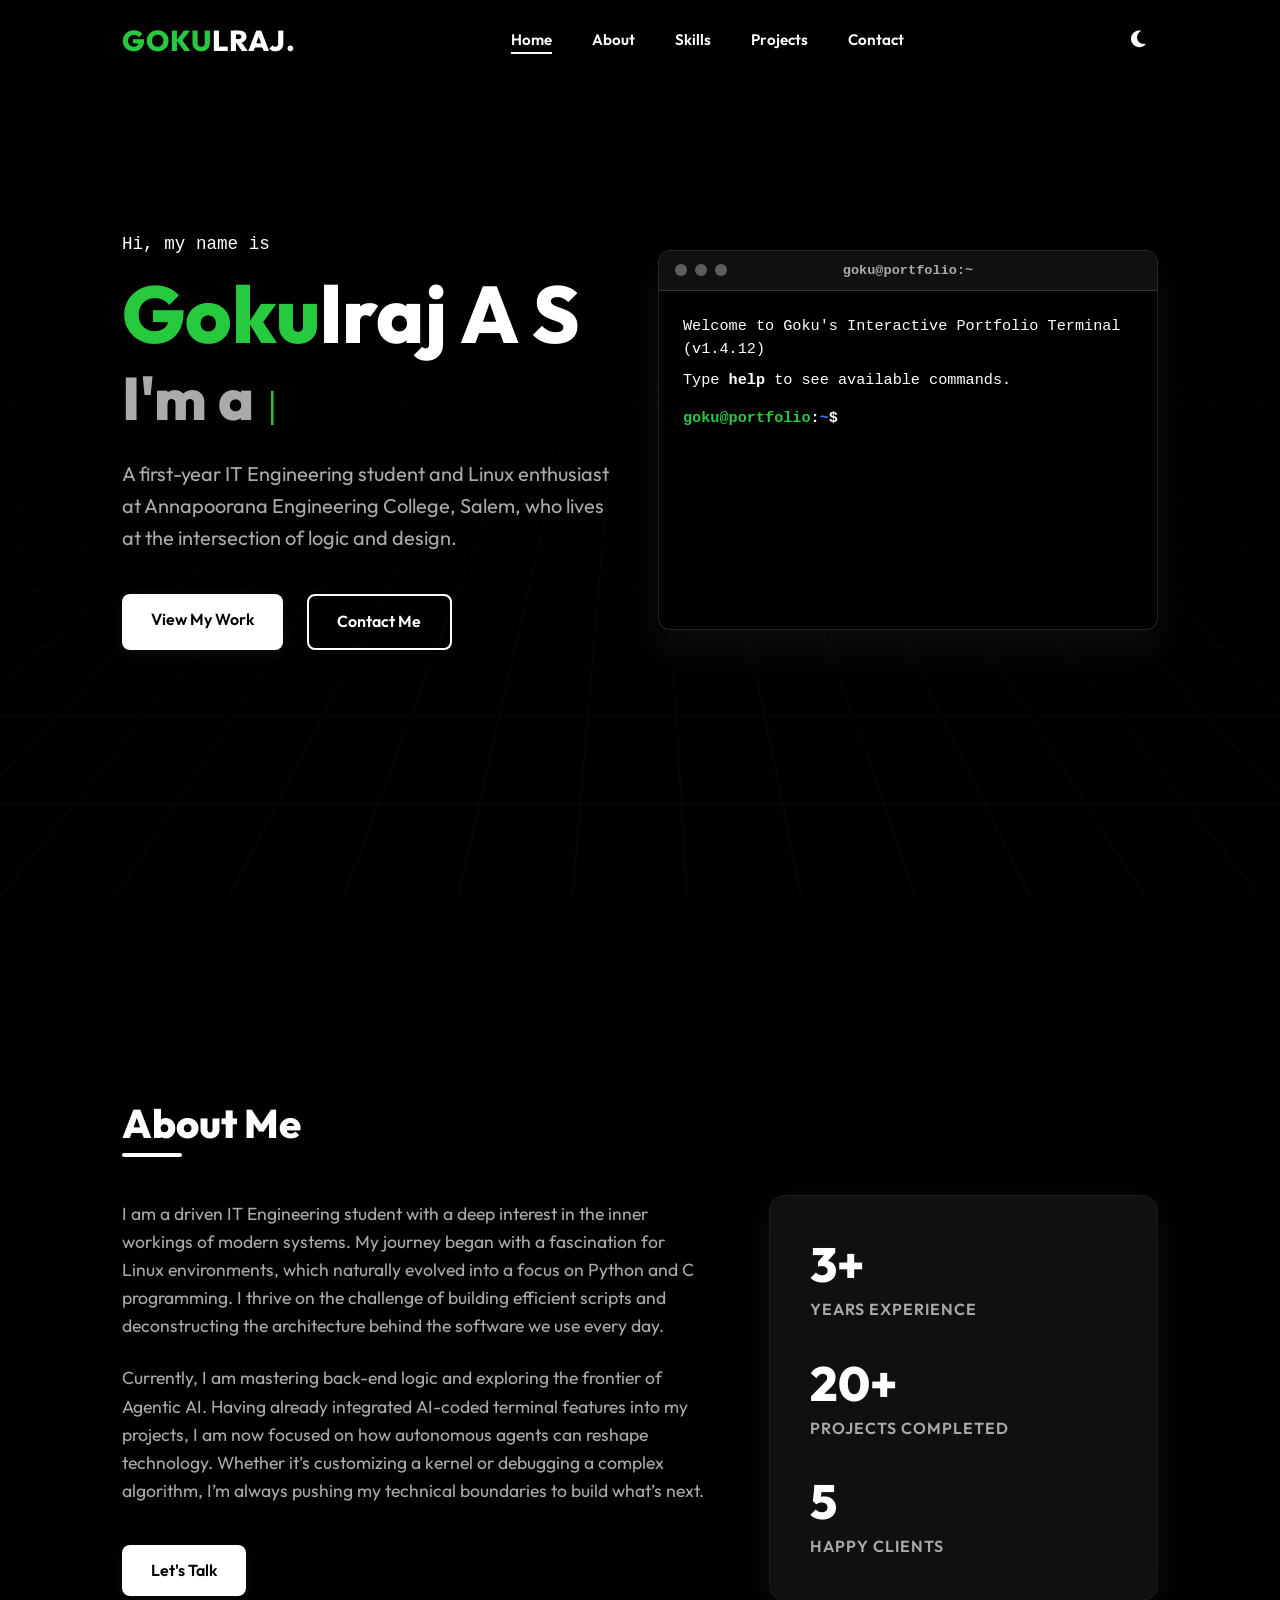
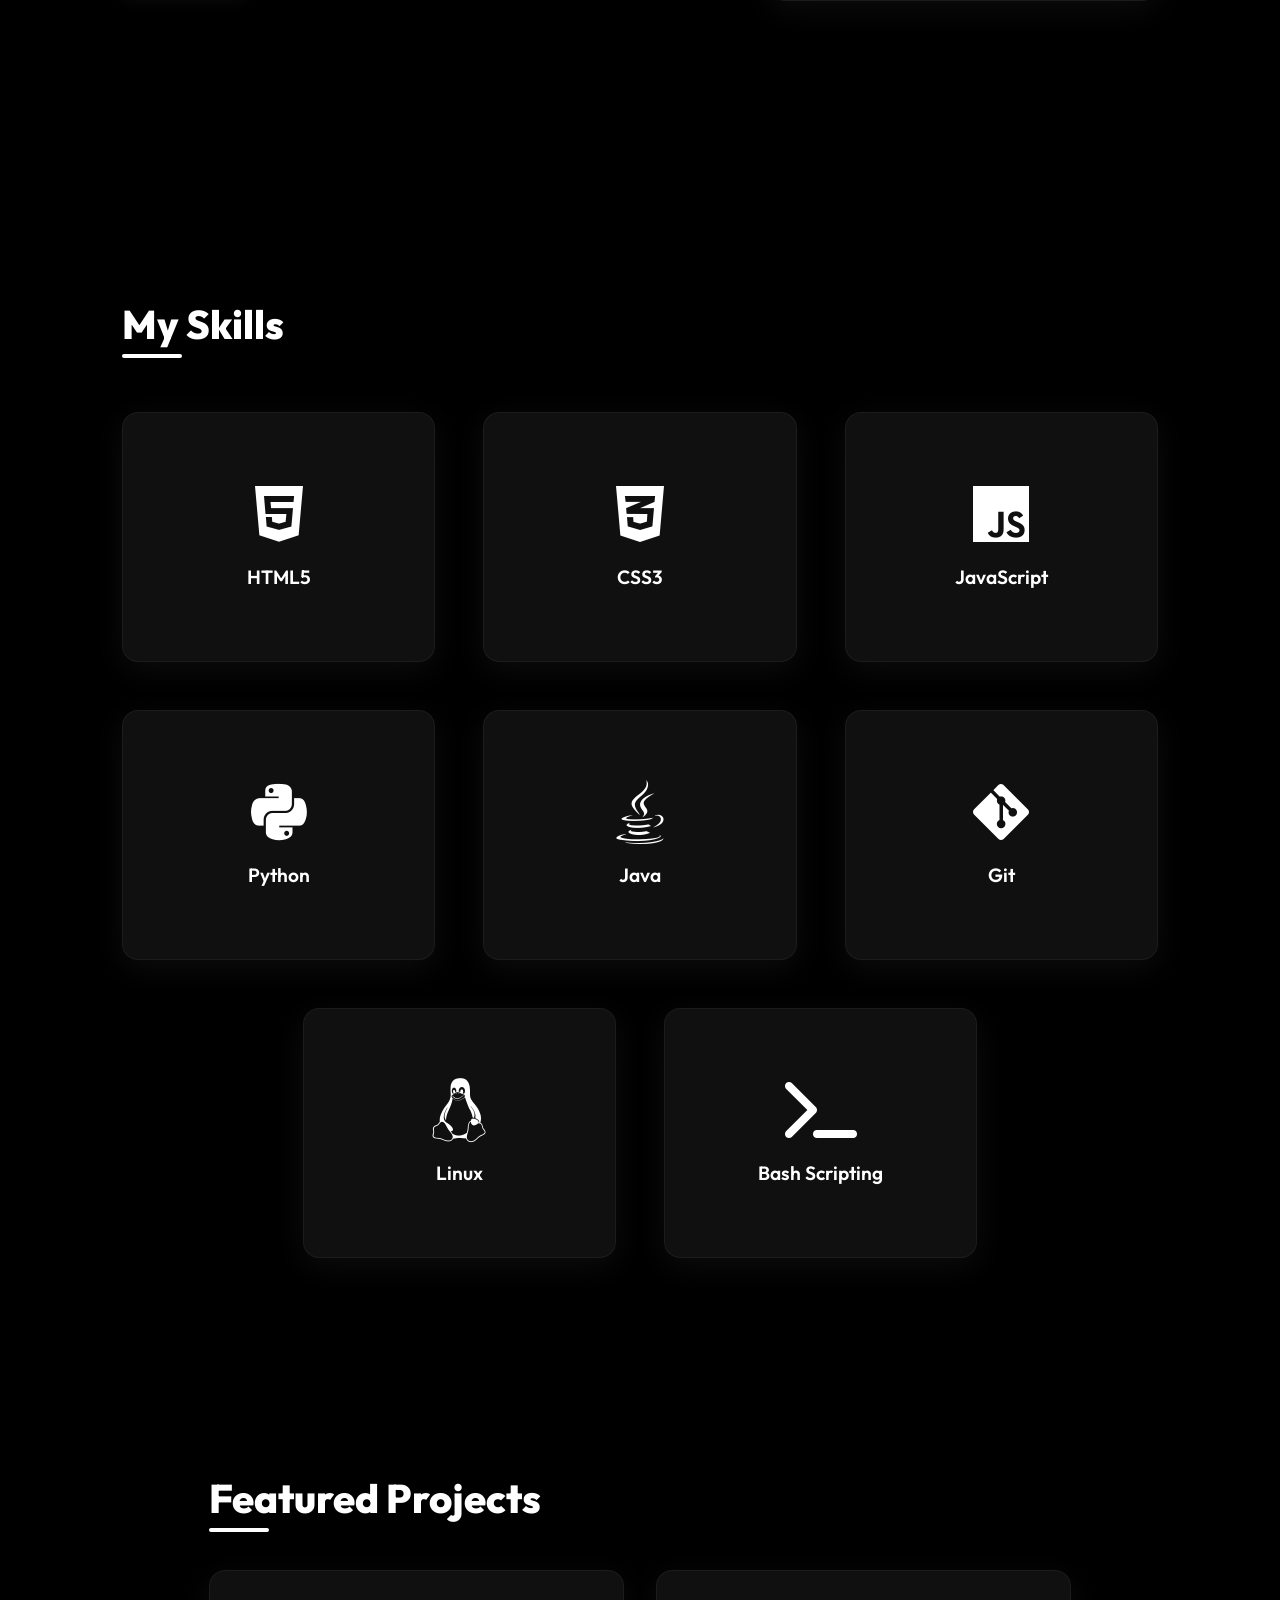
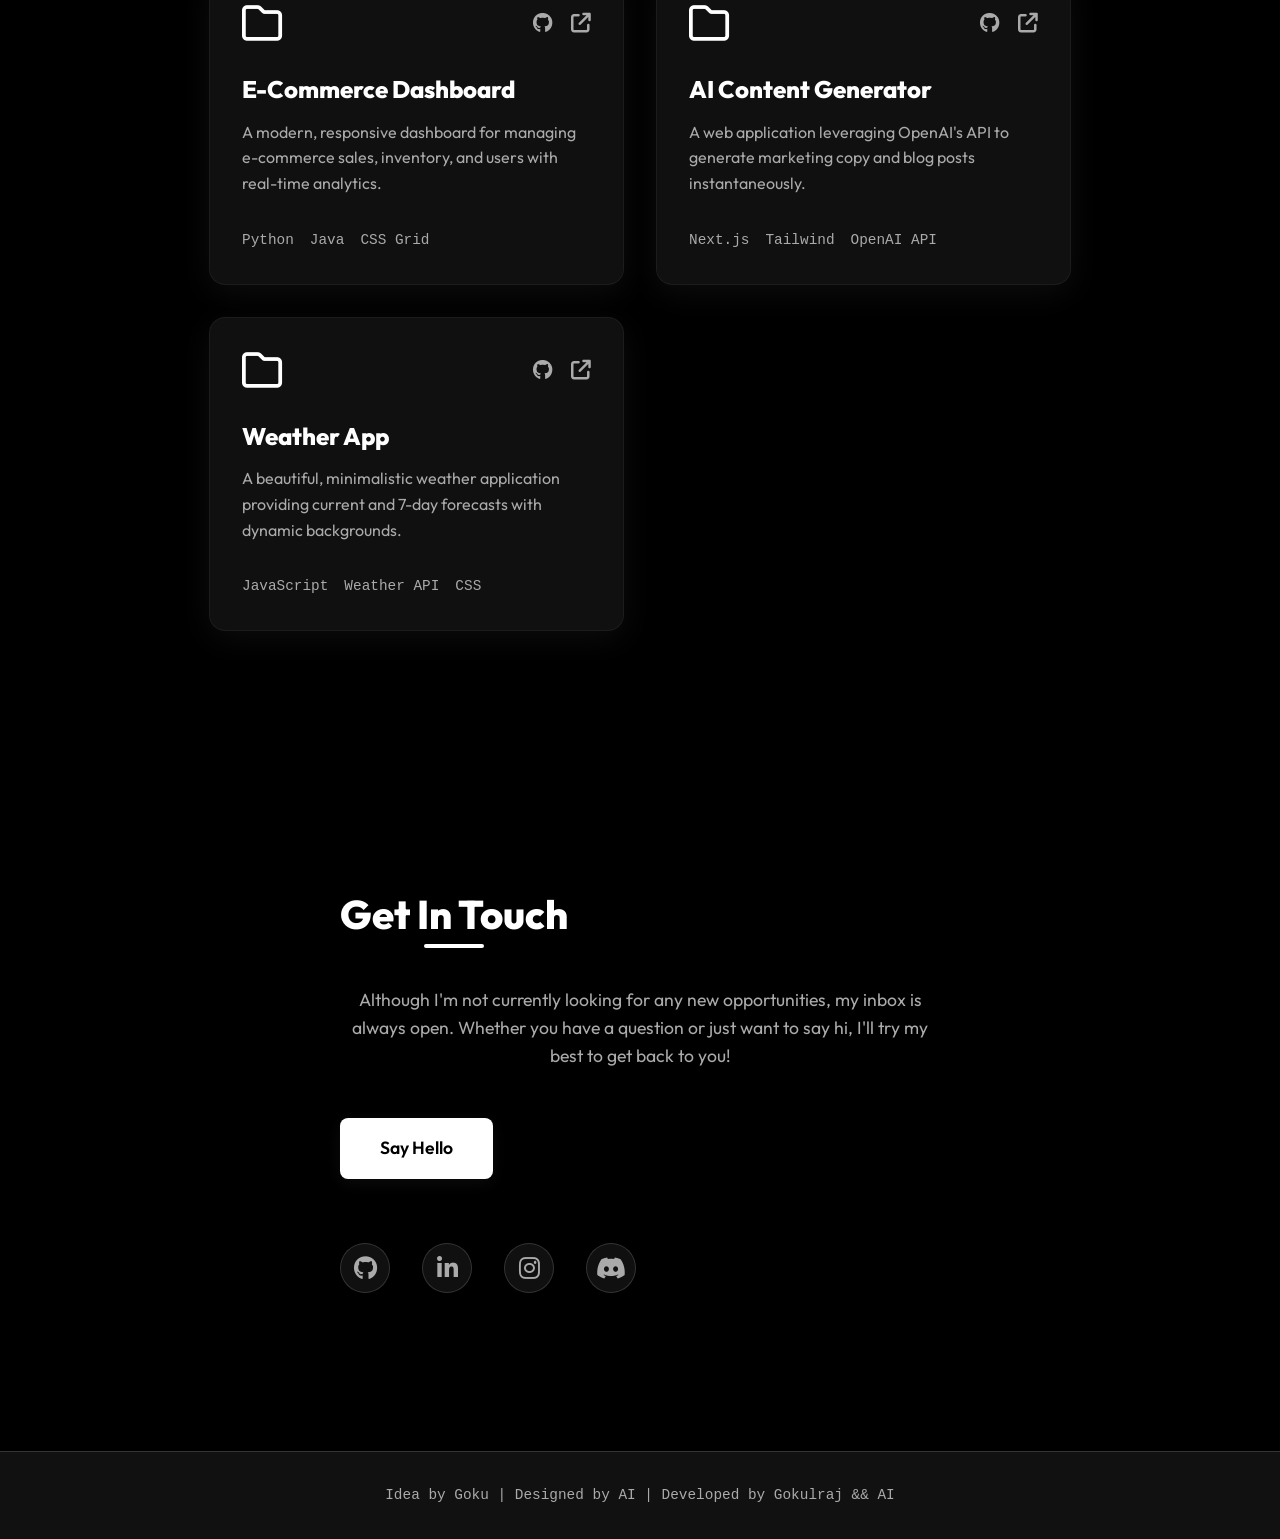
==== commit fcc92590: "mod : added projects" ====
--- a/index.html
+++ b/index.html
@@ -2,7 +2,7 @@
 <html lang="en" data-theme="dark">
 
 <head>
-    <!-- version 1.0.0 -->
+    <!-- version 1.2.0 -->
     <meta charset="UTF-8">
     <meta name="viewport" content="width=device-width, initial-scale=1.0">
     <title>Goku | Software Developer</title>
